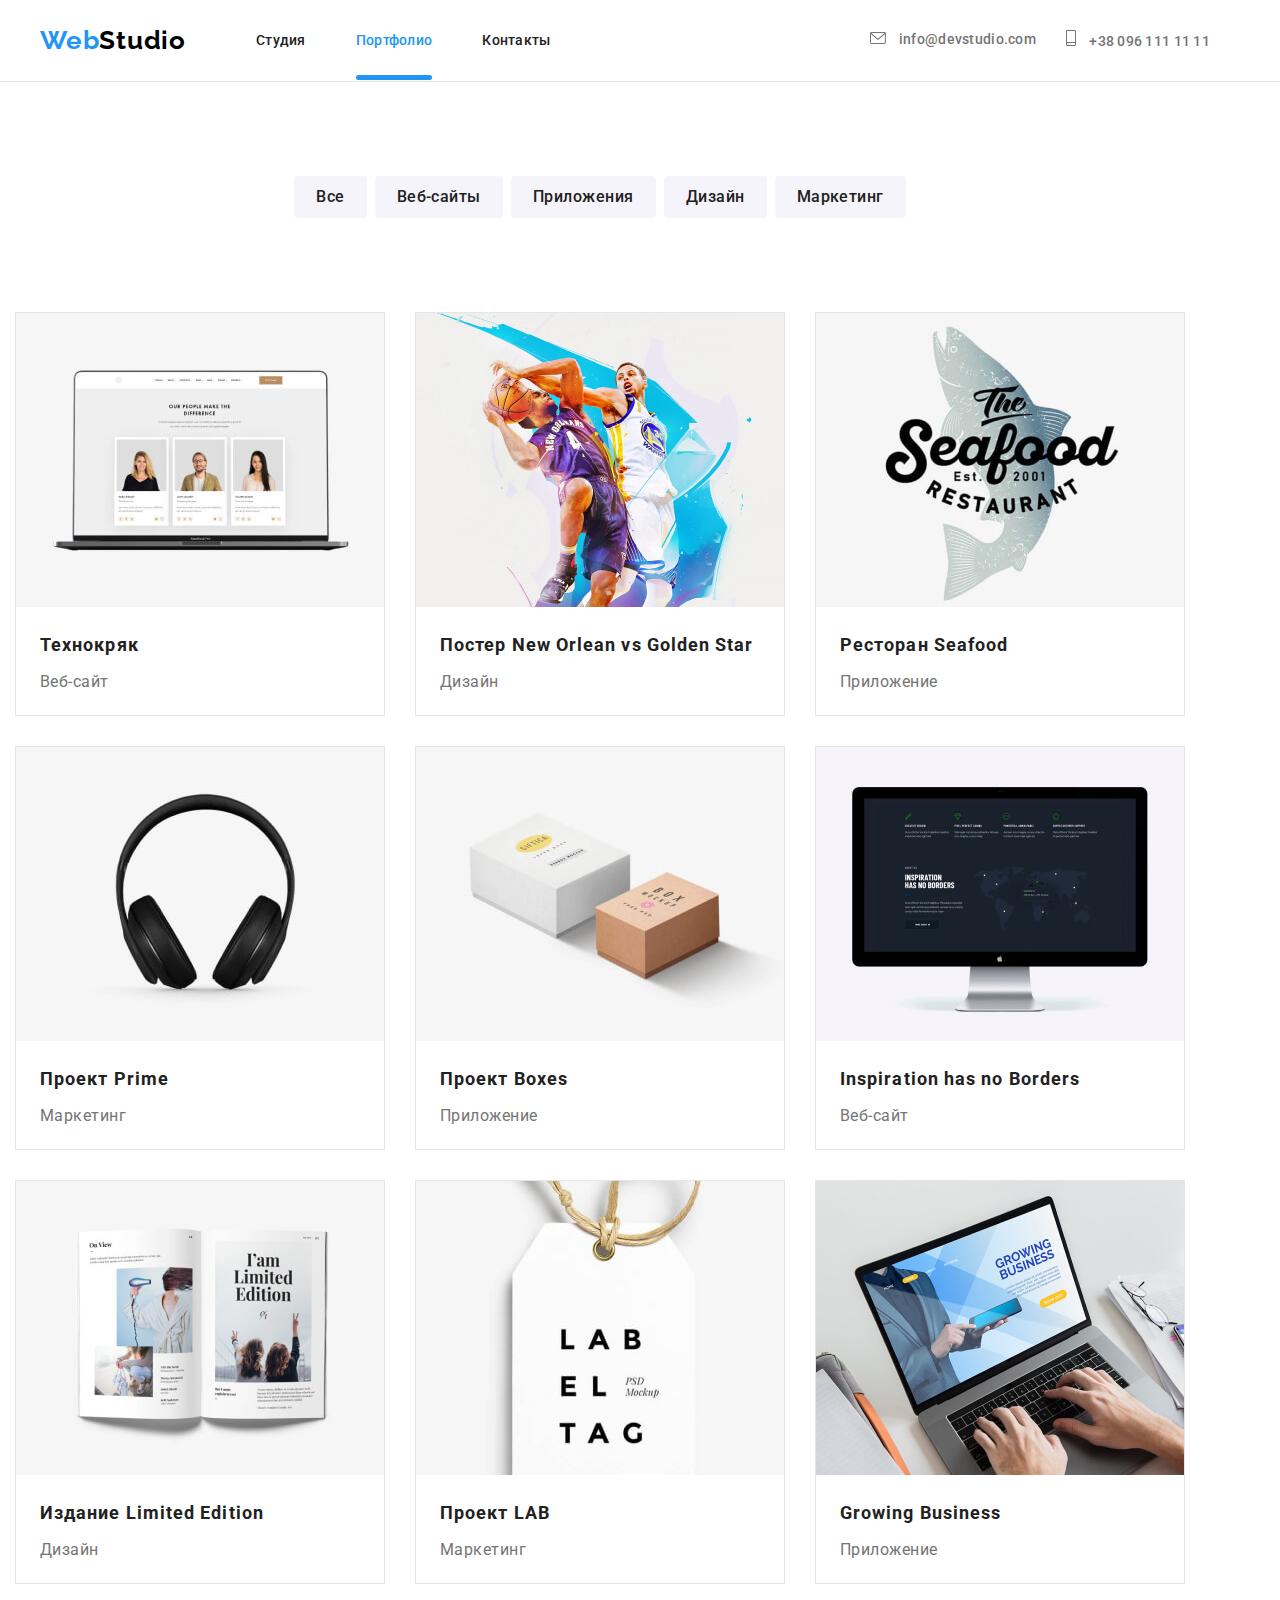
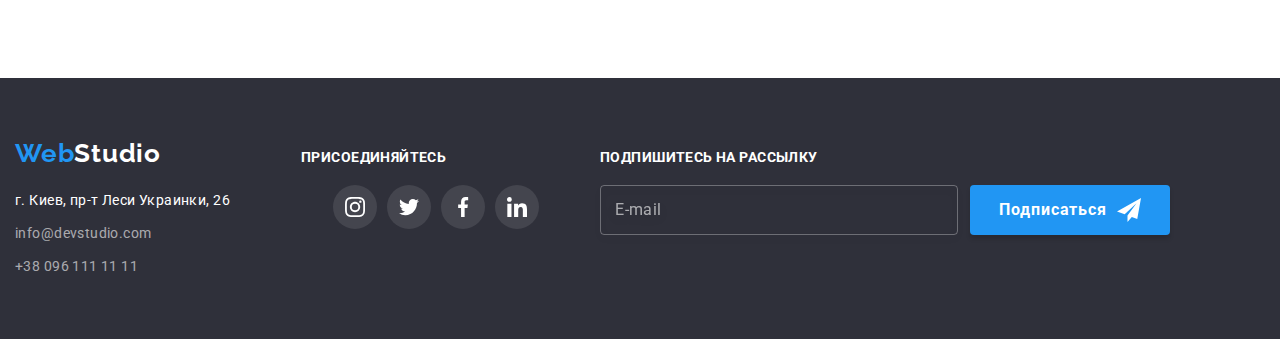
==== portfolio.html @ ddb7d53a "part" ====
<!DOCTYPE html>
<html lang="ru">
  <head>
    <meta charset="UTF-8" />
    <meta name="viewport" content="width=device-width, initial-scale=1.0" />
    <title>WebStudio</title>
    <link rel="stylesheet" href="https://cdnjs.cloudflare.com/ajax/libs/modern-normalize/1.0.0/modern-normalize.css" />
    <link
      href="https://fonts.googleapis.com/css2?family=Raleway:wght@700&family=Roboto:wght@400;500;700;900&display=swap"
      rel="stylesheet"
    />
    <link rel="stylesheet" href="./css/portfolio.min.css" />
  </head>
  <body>
    <!--header-->

    <header class="header">
      <div class="container">
        <nav class="navigation">
          <a class="logo link" href="./index.html" aria-label="логотип WebStudio">
            <span class="logo-web">Web</span>Studio</a
          >

          <ul class="navigation-list list">
            <li class="navigation-list-item">
              <a class="navigation-list-link link" href="./index.html">Студия</a>
            </li>
            <li class="navigation-list-item">
              <a class="navigation-list-link link streampage" href="./portfolio.html">Портфолио</a>
            </li>
            <li class="navigation-list-item">
              <a class="navigation-list-link link" href="">Контакты</a>
            </li>
          </ul>
        </nav>

        <address class="address">
          <ul class="adress-list list">
            <li class="adress-list-item">
              <a class="header-mail-link link" href="mailto:info@devstudio.com">
                <svg class="header-mail-link-svg">
                  <use href="./images/sprite.svg#icon-envelope"></use>
                </svg>
                info@devstudio.com
              </a>
            </li>
            <li class="adress-list-item">
              <a class="header-tel-link link" href="tel:+380961111111">
                <svg class="header-tel-link-svg">
                  <use href="./images/sprite.svg#icon-smartphone"></use>
                </svg>
                +38 096 111 11 11
              </a>
            </li>
          </ul>
        </address>
      </div>
    </header>

    <main>
      <section class="portfolio-main">
        <div class="container">
          <h1 hidden>Навигация проекты</h1>
          <ul class="portfolio-main-button-list list">
            <li class="portfolio-main-button-list-item">
              <button class="portfolio-main-button" type="button">Все</button>
            </li>
            <li class="portfolio-main-button-list-item">
              <button class="portfolio-main-button" type="button">Веб-сайты</button>
            </li>
            <li class="portfolio-main-button-list-item">
              <button class="portfolio-main-button" type="button">Приложения</button>
            </li>
            <li class="portfolio-main-button-list-item">
              <button class="portfolio-main-button" type="button">Дизайн</button>
            </li>
            <li class="portfolio-main-button-list-item">
              <button class="portfolio-main-button" type="button">Маркетинг</button>
            </li>
          </ul>
        </div>
      </section>
      <section class="portfolio-main-projects">
        <div class="container">
          <ul class="portfolio-main-projects-list list">
            <li class="portfolio-main-projects-list-item">
              <a class="portfolio-main-projects-link link" href="">
                <div class="portfolio-wrapper">
                  <img
                    class="portfolio-main-projects-img"
                    src="./images/projects/project 1.jpg"
                    alt="веб-страница технокряк"
                    width="370"
                    height="294"
                  />
                  <div class="overlay">
                    <p class="overlay-text">
                      Технокряк это современная площадка распространения коронавируса. Компании используют эту платформу
                      для цифрового шпионажа и атак на защищённые сервера конкурентов.
                    </p>
                  </div>
                </div>

                <h2 class="portfolio-main-projects-title">Технокряк</h2>
                <p class="portfolio-main-projects-description">Веб-сайт</p>
              </a>
            </li>
            <li class="portfolio-main-projects-list-item">
              <a class="portfolio-main-projects-link link" href="">
                <div class="portfolio-wrapper">
                  <img
                    class="portfolio-main-projects-img"
                    src="./images/projects/project 2.jpg"
                    alt="рисунок противостояния Нового Орлеана и Голден Стар"
                    width="370"
                    height="294"
                  />
                  <div class="overlay">
                    <p class="overlay-text">
                      Технокряк это современная площадка распространения коронавируса. Компании используют эту платформу
                      для цифрового шпионажа и атак на защищённые сервера конкурентов.
                    </p>
                  </div>
                </div>

                <h2 class="portfolio-main-projects-title">Постер New Orlean vs Golden Star</h2>
                <p class="portfolio-main-projects-description">Дизайн</p>
              </a>
            </li>
            <li class="portfolio-main-projects-list-item">
              <a class="portfolio-main-projects-link link" href="">
                <div class="portfolio-wrapper">
                  <img
                    class="portfolio-main-projects-img"
                    src="./images/projects/project 3.jpg"
                    alt="логотип ресторана Seafood"
                    width="370"
                    height="294"
                  />
                  <div class="overlay">
                    <p class="overlay-text">
                      Технокряк это современная площадка распространения коронавируса. Компании используют эту платформу
                      для цифрового шпионажа и атак на защищённые сервера конкурентов.
                    </p>
                  </div>
                </div>

                <h2 class="portfolio-main-projects-title">Ресторан Seafood</h2>
                <p class="portfolio-main-projects-description">Приложение</p>
              </a>
            </li>
            <li class="portfolio-main-projects-list-item">
              <a class="portfolio-main-projects-link link" href="">
                <div class="portfolio-wrapper">
                  <img
                    class="portfolio-main-projects-img"
                    src="./images/projects/project 4.jpg"
                    alt="наушники"
                    width="370"
                    height="294"
                  />
                  <div class="overlay">
                    <p class="overlay-text">
                      Технокряк это современная площадка распространения коронавируса. Компании используют эту платформу
                      для цифрового шпионажа и атак на защищённые сервера конкурентов.
                    </p>
                  </div>
                </div>

                <h2 class="portfolio-main-projects-title">Проект Prime</h2>
                <p class="portfolio-main-projects-description">Маркетинг</p>
              </a>
            </li>
            <li class="portfolio-main-projects-list-item">
              <a class="portfolio-main-projects-link link" href="">
                <div class="portfolio-wrapper">
                  <img
                    class="portfolio-main-projects-img"
                    src="./images/projects/project 5.jpg"
                    alt="коробки"
                    width="370"
                    height="294"
                  />
                  <div class="overlay">
                    <p class="overlay-text">
                      Технокряк это современная площадка распространения коронавируса. Компании используют эту платформу
                      для цифрового шпионажа и атак на защищённые сервера конкурентов.
                    </p>
                  </div>
                </div>

                <h2 class="portfolio-main-projects-title">Проект Boxes</h2>
                <p class="portfolio-main-projects-description">Приложение</p>
              </a>
            </li>
            <li class="portfolio-main-projects-list-item">
              <a class="portfolio-main-projects-link link" href="">
                <div class="portfolio-wrapper">
                  <img
                    class="portfolio-main-projects-img"
                    src="./images/projects/project 6.jpg"
                    alt="веб-страница inspiration has no borders"
                    width="370"
                    height="294"
                  />
                  <div class="overlay">
                    <p class="overlay-text">
                      Технокряк это современная площадка распространения коронавируса. Компании используют эту платформу
                      для цифрового шпионажа и атак на защищённые сервера конкурентов.
                    </p>
                  </div>
                </div>

                <h2 class="portfolio-main-projects-title">Inspiration has no Borders</h2>
                <p class="portfolio-main-projects-description">Веб-сайт</p>
              </a>
            </li>
            <li class="portfolio-main-projects-list-item">
              <a class="portfolio-main-projects-link link" href="">
                <div class="portfolio-wrapper">
                  <img
                    class="portfolio-main-projects-img"
                    src="./images/projects/project 7.jpg"
                    alt="розворот журнала от издания limited edition"
                    width="370"
                    height="294"
                  />
                  <div class="overlay">
                    <p class="overlay-text">
                      Технокряк это современная площадка распространения коронавируса. Компании используют эту платформу
                      для цифрового шпионажа и атак на защищённые сервера конкурентов.
                    </p>
                  </div>
                </div>

                <h2 class="portfolio-main-projects-title">Издание Limited Edition</h2>
                <p class="portfolio-main-projects-description">Дизайн</p>
              </a>
            </li>
            <li class="portfolio-main-projects-list-item">
              <a class="portfolio-main-projects-link link" href="">
                <div class="portfolio-wrapper">
                  <img
                    class="portfolio-main-projects-img"
                    src="./images/projects/project 8.jpg"
                    alt="логотип lab"
                    width="370"
                    height="294"
                  />
                  <div class="overlay">
                    <p class="overlay-text">
                      Технокряк это современная площадка распространения коронавируса. Компании используют эту платформу
                      для цифрового шпионажа и атак на защищённые сервера конкурентов.
                    </p>
                  </div>
                </div>

                <h2 class="portfolio-main-projects-title">Проект LAB</h2>
                <p class="portfolio-main-projects-description">Маркетинг</p>
              </a>
            </li>
            <li class="portfolio-main-projects-list-item">
              <div class="portfolio-wrapper">
                <img
                  class="portfolio-main-projects-img"
                  src="./images/projects/project 9.jpg"
                  alt="веб-страница growing business"
                  width="370"
                  height="294"
                />
                <div class="overlay">
                  <p class="overlay-text">
                    Технокряк это современная площадка распространения коронавируса. Компании используют эту платформу
                    для цифрового шпионажа и атак на защищённые сервера конкурентов.
                  </p>
                </div>
              </div>
              <a class="portfolio-main-projects-link link" href="">
                <h2 class="portfolio-main-projects-title">Growing Business</h2>
                <p class="portfolio-main-projects-description">Приложение</p>
              </a>
            </li>
          </ul>
        </div>
      </section>
    </main>

    <!--contacts-->

    <footer class="footer">
      <div class="container">
        <div class="contacts">
          <a class="logo link" href="./index.html"> <span class="logo-web">Web</span>Studio</a>
          <address class="address">
            <ul class="contacts-list list">
              <li class="contacts-list-item">
                <a class="contacts-list-map link" href="https://goo.gl/maps/ZcoWV4SDJjQbn3tt6" target="_blank">г. Киев, пр-т
                  Леси Украинки, 26</a>
              </li>
              <li class="contacts-list-item">
                <a class="contacts-list-mail link" href="mailto:info@devstudio.com">info@devstudio.com</a>
              </li>
              <li class="contacts-list-item">
                <a class="contacts-list-tel link" href="tel:+380961111111">+38 096 111 11 11</a>
              </li>
            </ul>
          </address>
        </div>
      
        <div class="social-list-container">
          <h4 class="social-list-title">присоединяйтесь</h4>
          <ul class="social-list list">
            <li class="social-list-item">
              <a class="social-list-link" href="">
                <svg class="social-list-svg">
                  <use href="./images/sprite.svg#icon-instagram"></use>
                </svg>
              </a>
            </li>
            <li class="social-list-item">
              <a class="social-list-link" href="">
                <svg class="social-list-svg">
                  <use href="./images/sprite.svg#icon-twitter"></use>
                </svg>
              </a>
            </li>
            <li class="social-list-item">
              <a class="social-list-link" href="">
                <svg class="social-list-svg">
                  <use href="./images/sprite.svg#icon-facebook"></use>
                </svg>
              </a>
            </li>
            <li class="social-list-item">
              <a class="social-list-link" href="">
                <svg class="social-list-svg">
                  <use href="./images/sprite.svg#icon-linkedin"></use>
                </svg>
              </a>
            </li>
          </ul>
        </div>
      
      
        <form class="subscription-box" action="#">
          <p class="box-title">Подпишитесь на рассылку</p>
          <div class="subscription-wrapper">
            <input class="subscription-input" id="mail" name="mail" type="email" placeholder="E-mail" />
            <button class="subscription-btn" type="submit">
              <span class="subscription-btn-text">Подписаться</span>
              <svg class="subscription-icon" width="24" height="24">
                <use href="./images/sprite.svg#icon-icon-send"></use>
              </svg>
            </button>
          </div>
        </form>
      </div>
    </footer>
  </body>
</html>
---- css/portfolio.min.css ----
.visually-hidden{position:absolute !important;clip:rect(1px 1px 1px 1px);clip:rect(1px, 1px, 1px, 1px);padding:0 !important;border:0 !important;height:1px !important;width:1px !important;overflow:hidden}*,*::before,*::after{margin:0;padding:0}body{font-family:"Roboto", sans-serif;font-style:normal}.list{list-style:none}.link{text-decoration:none}.address{font-style:normal}img{display:block}.is-hidden{opacity:0;visibility:hidden;pointer-events:none}.container{padding:0 15px}@media screen and (min-width: 480px){.container{width:480px;margin:0auto}}@media screen and (min-width: 768px){.container{width:768px}.header .container{display:flex;align-items:center}.footer .container{display:flex;align-items:baseline}.about-us .container{display:flex;justify-content:center}}@media screen and (min-width: 1200px){.container{width:1200px}.header .container{display:flex;align-items:center}.footer .container{display:flex;align-items:baseline}}.logo{margin-right:70px;font-family:Raleway;font-style:normal;font-weight:700;font-size:26px;line-height:1.192;letter-spacing:0.03em;color:#000}.logo-web{color:#2196f3}.social-list{display:flex;justify-content:space-around;padding-left:32px;padding-right:32px;padding-bottom:30px}.social-list-link{display:flex;align-items:center;justify-content:center;width:44px;height:44px;background-color:#fff;border-radius:50%;transition:all 250ms cubic-bezier(0.4, 0, 0.2, 1)}.social-list-link:hover{background-color:#2196f3;transition:color 250ms cubic-bezier(0.4, 0, 0.2, 1)}.social-list-svg{width:20px;height:20px;fill:#afb1b8;transition:all 250ms cubic-bezier(0.4, 0, 0.2, 1)}.social-list-link:hover .social-list-svg{fill:#fff}.social-list-container{display:flex;flex-direction:column;margin-left:70px;width:206px;height:80px}.social-list-title{width:145px;height:16px;font-family:Roboto;font-style:normal;font-weight:bold;font-size:14px;line-height:16px;letter-spacing:0.03em;text-transform:uppercase;color:#fff;margin-bottom:20px}.portfolio-main{padding-top:94px;padding-bottom:94px}.portfolio-main-button-list{display:flex;justify-content:center}.portfolio-main-button-list-item:not(:last-child){margin-right:8px}.portfolio-main-button{font-family:Roboto;font-style:normal;font-weight:500;font-size:16px;line-height:1.625;text-align:center;letter-spacing:0.03em;color:#212121;background-color:#f5f4fa;border-radius:4px;border-color:transparent;padding:6px 20px;transition:all 250ms cubic-bezier(0.4, 0, 0.2, 1)}.portfolio-main-button:hover,.portfolio-main-button:focus{color:#f5f4fa;background-color:#2196f3;box-shadow:0px 3px 1px rgba(0,0,0,0.1),0px 1px 2px rgba(0,0,0,0.08),0px 2px 2px rgba(0,0,0,0.12);border-color:transparent}.portfolio-main-projects{padding-bottom:94px}.portfolio-main-projects-title{font-weight:700;font-size:18px;line-height:2;letter-spacing:0.06em;color:#212121;padding-left:24px;padding-top:20px;margin-bottom:4px}.portfolio-main-projects-description{font-weight:400;font-size:16px;line-height:1.875;letter-spacing:0.03em;color:#757575;padding-left:24px;padding-bottom:20px}.portfolio-main-projects-list{display:flex;flex-wrap:wrap}.portfolio-main-projects-list-item{width:370px;height:404px;border:1px solid #e5e5e5;transition:all 250ms cubic-bezier(0.4, 0, 0.2, 1)}.portfolio-main-projects-list-item:hover,.portfolio-main-projects-list-item:focus{background:#fff;box-shadow:0px 1px 3px rgba(0,0,0,0.12),0px 1px 1px rgba(0,0,0,0.14),0px 2px 1px rgba(0,0,0,0.2);border-radius:0px 0px 4px 4px}.portfolio-main-projects-list-item:not(:nth-child(3n+3)){margin-right:30px}.portfolio-main-projects-list-item:not(:nth-last-child(-n+3)){margin-bottom:30px}.portfolio-wrapper{position:relative;overflow:hidden}.overlay{position:absolute;top:0;left:0;width:100%;height:100%;background:rgba(33,150,243,0.9);transform:translateY(100%);transition:all 500ms linear}.portfolio-main-projects-list-item:hover .overlay{transform:translateX(0%)}.overlay-text{padding-top:63px;padding-left:24px;padding-bottom:63px;padding-right:24px;font-family:Roboto;font-style:400;font-weight:400;font-size:18px;line-height:28px;letter-spacing:0.03em;color:#fff}.header{padding:25px;border-bottom:1px solid #e5e5e5}.header .address{margin-left:auto}.header-tel-link,.header-mail-link{font-weight:500;font-size:14px;line-height:1.142;letter-spacing:0.02em;color:#757575;transition:color 250ms cubic-bezier(0.4, 0, 0.2, 1)}.header-mail-link-svg{width:16px;height:12px;margin-right:10px;fill:#757575;transition:color 250ms cubic-bezier(0.4, 0, 0.2, 1)}.header-mail-link:hover .header-mail-link-svg{fill:#2196f3}.header-mail-link:hover,.header-mail-link:focus{color:#2196f3}.header-tel-link-svg{width:10px;height:16px;margin-right:10px;fill:#757575;transition:color 250ms cubic-bezier(0.4, 0, 0.2, 1)}.header-tel-link:hover .header-tel-link-svg{fill:#2196f3}.header-tel-link:hover,.header-tel-link:focus{color:#2196f3}.adress-list{display:flex}.adress-list-item:not(:last-child){margin-right:30px}.navigation{display:flex;align-items:center}.navigation-list{display:flex}.navigation-list-item:not(:last-child){margin-right:50px}.navigation-list-link{position:relative;font-weight:500;font-size:14px;line-height:1.142;letter-spacing:0.02em;color:#212121;transition:color 250ms cubic-bezier(0.4, 0, 0.2, 1)}.navigation-list-link:hover,.navigation-list-link:focus{color:#2196f3}.streampage{color:#2196f3}.streampage::after{position:absolute;bottom:-32px;content:"";display:block;height:5px;width:100%;background-color:#2196f3;border-radius:4px}.footer{padding-top:60px;padding-bottom:60px;background-color:#2f303a}.footer .social-list-svg{fill:#fff}.footer .social-list-link:hover{background-color:#2196f3}.footer .social-list-link{background-color:rgba(255,255,255,0.1)}.footer .social-list-item:not(:last-child){margin-right:10px}.footer .logo{color:#fff}.contacts{background-color:#2f303a}.contacts-list{margin-top:20px}.contacts-list-map{font-weight:400;font-size:14px;line-height:1.714;letter-spacing:0.03em;color:#fff}.contacts-list-mail,.contacts-list-tel{font-weight:400;font-size:14px;line-height:1.714;letter-spacing:0.03em;color:rgba(255,255,255,0.6)}.contacts-list-item:not(:last-child){margin-bottom:9px}.subscription-box{margin-left:93px}.subscription-wrapper{position:relative;display:inline-flex;align-items:center}.subscription-input{width:358px;height:50px;padding-left:14px;color:#fff;background-color:transparent;border:1px solid rgba(255,255,255,0.3);box-sizing:border-box;filter:drop-shadow(0px 4px 4px rgba(0,0,0,0.15));border-radius:4px;outline:none}.subscription-input::placeholder{color:rgba(255,255,255,0.6);font-family:Roboto;font-weight:400;font-size:16px;line-height:1.25;letter-spacing:0.03em}.subscription-btn{display:flex;justify-content:center;align-items:center;min-width:200px;height:50px;margin-left:12px;background-color:#2196f3;box-shadow:0px 4px 4px rgba(0,0,0,0.15);border:none;border-radius:4px;cursor:pointer}.subscription-btn-text{margin-right:10px;color:#fff;font-family:Roboto;font-weight:700;font-size:16px;line-height:1.875;letter-spacing:0.06em}.subscription-btn:hover,.subscription-btn:focus{background-color:#2196f3;outline:none}.subscription-icon{fill:#fff}.box-title{height:16px;font-family:Roboto;font-style:400;font-weight:700;font-size:14px;line-height:16px;letter-spacing:0.03em;color:#fff;text-transform:uppercase;margin-bottom:20px}
/*# sourceMappingURL=portfolio.min.css.map */
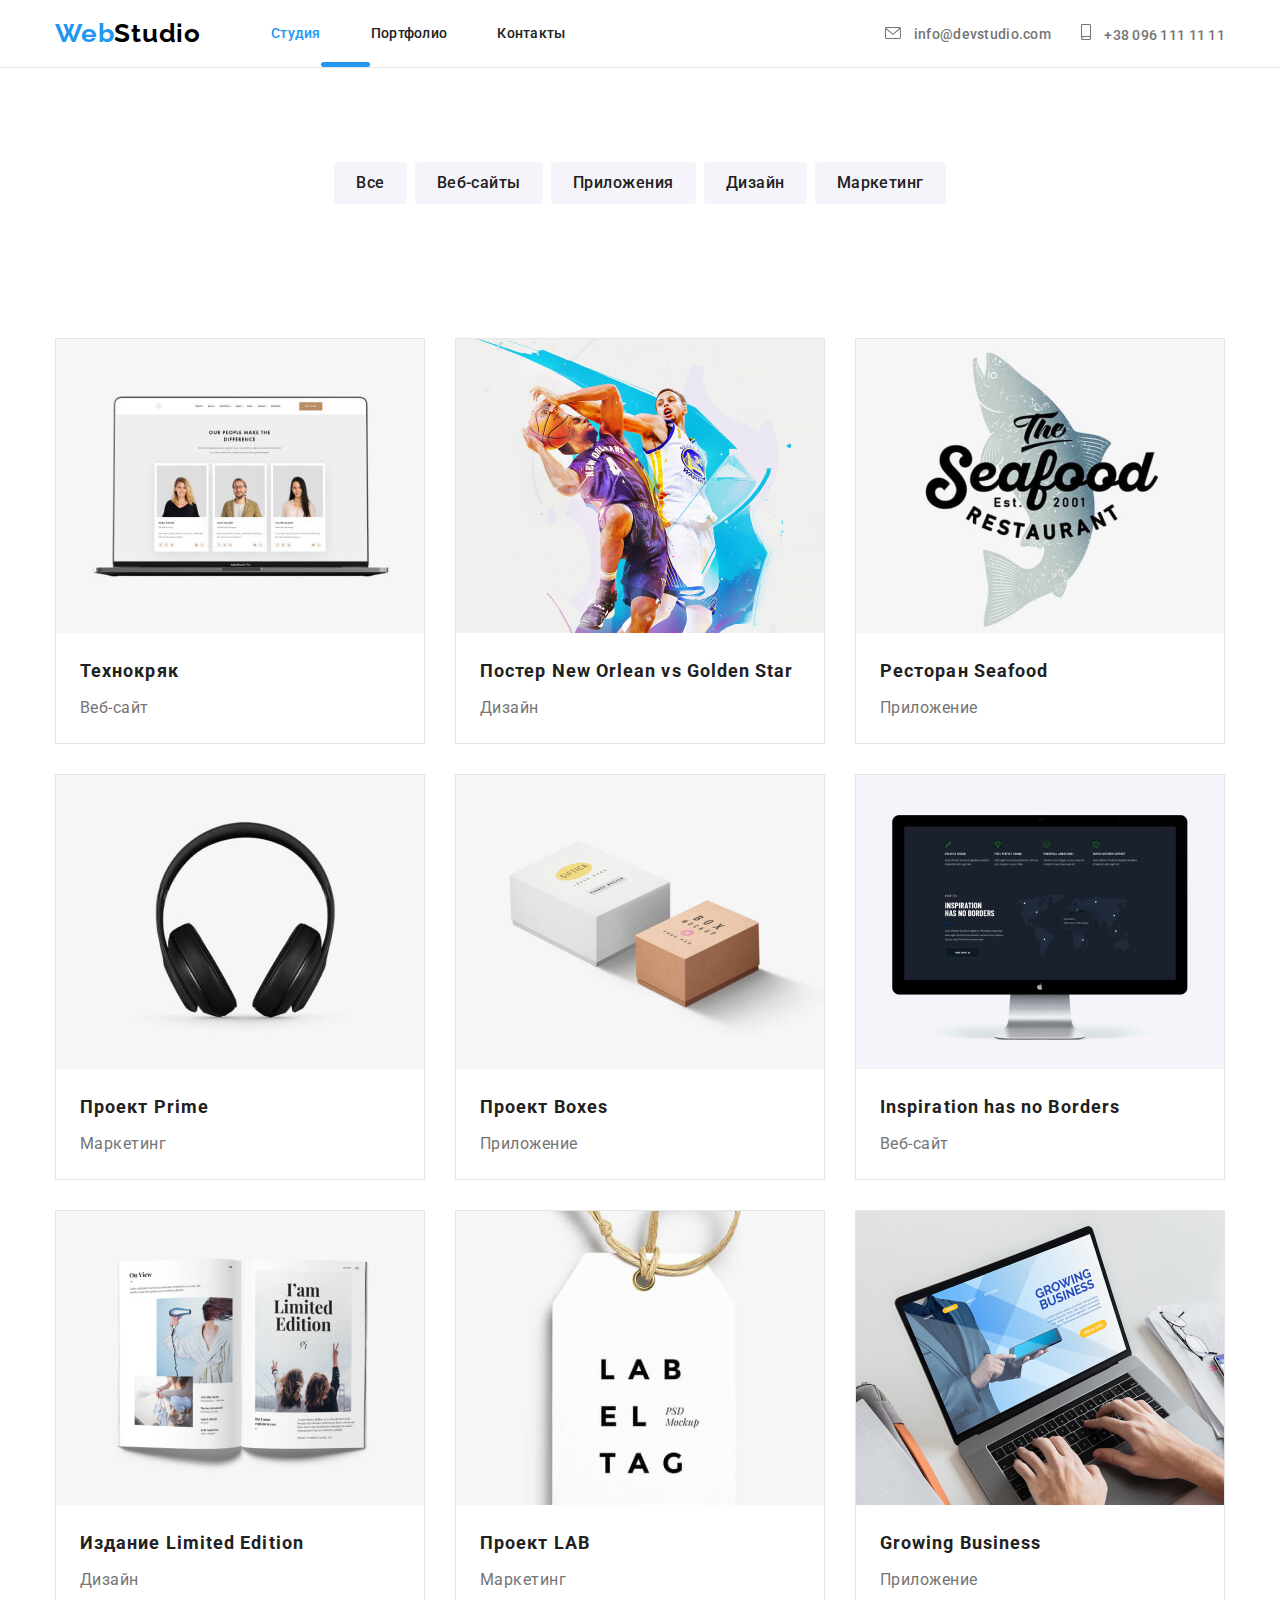
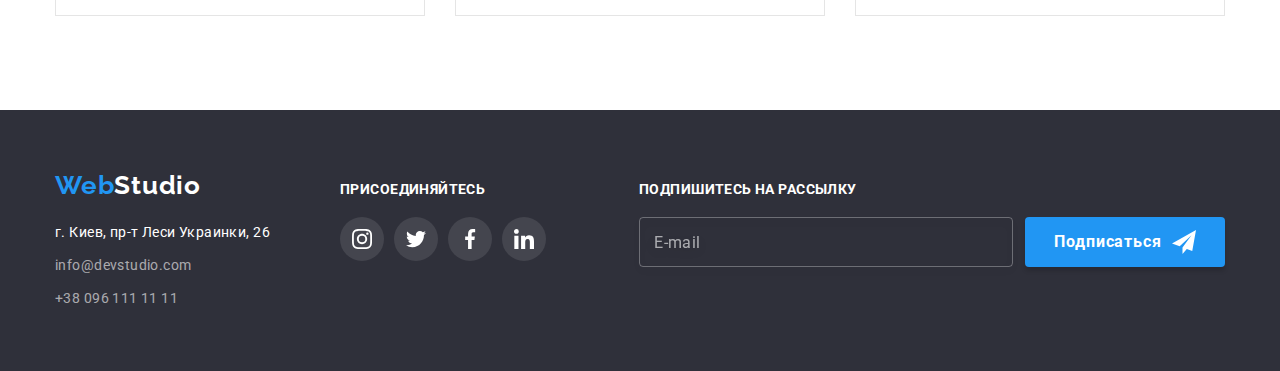
==== commit 5ab4993f: "dsa" ====
--- a/portfolio.html
+++ b/portfolio.html
@@ -18,42 +18,58 @@
       <div class="container">
         <nav class="navigation">
           <a class="logo link" href="./index.html" aria-label="логотип WebStudio">
-            <span class="logo-web">Web</span>Studio</a
-          >
-
-          <ul class="navigation-list list">
-            <li class="navigation-list-item">
-              <a class="navigation-list-link link" href="./index.html">Студия</a>
-            </li>
-            <li class="navigation-list-item">
-              <a class="navigation-list-link link streampage" href="./portfolio.html">Портфолио</a>
-            </li>
-            <li class="navigation-list-item">
-              <a class="navigation-list-link link" href="">Контакты</a>
-            </li>
-          </ul>
+            <span class="logo-web">Web</span>Studio</a>
+    
+          <button type="button" class="navigation-menu-button" aria-expanded="false" aria-controls="navigation-menu"
+            data-menu-button>
+            <svg width="24" height="16" aria-label="переключатель меню">
+              <use class="navigation-icon-menu" href="./images/sprite.svg#icon-menu"></use>
+              <use class="navigation-icon-cross" href="./images/sprite.svg#icon-Vector"></use>
+            </svg>
+          </button>
+          <div class="navigation-menu" id="navigation-menu" data-menu>
+    
+    
+            <div class="navigation-box1">
+    
+    
+              <ul class="navigation-list list">
+                <li class="navigation-list-item">
+                  <a class="navigation-list-link link streampage" href="./index.html">Студия</a>
+                </li>
+                <li class="navigation-list-item">
+                  <a class="navigation-list-link link" href="./portfolio.html">Портфолио</a>
+                </li>
+                <li class="navigation-list-item">
+                  <a class="navigation-list-link link" href="">Контакты</a>
+                </li>
+              </ul>
+            </div>
+    
+            <div class="navigation-box2">
+              <address class="address">
+                <ul class="adress-list list">
+                  <li class="adress-list-item">
+                    <a class="header-mail-link link" href="mailto:info@devstudio.com">
+                      <svg class="header-mail-link-svg">
+                        <use href="./images/sprite.svg#icon-envelope"></use>
+                      </svg>
+                      info@devstudio.com
+                    </a>
+                  </li>
+                  <li class="adress-list-item">
+                    <a class="header-tel-link link" href="tel:+380961111111">
+                      <svg class="header-tel-link-svg">
+                        <use href="./images/sprite.svg#icon-smartphone"></use>
+                      </svg>
+                      +38 096 111 11 11
+                    </a>
+                  </li>
+                </ul>
+              </address>
+            </div>
+          </div>
         </nav>
-
-        <address class="address">
-          <ul class="adress-list list">
-            <li class="adress-list-item">
-              <a class="header-mail-link link" href="mailto:info@devstudio.com">
-                <svg class="header-mail-link-svg">
-                  <use href="./images/sprite.svg#icon-envelope"></use>
-                </svg>
-                info@devstudio.com
-              </a>
-            </li>
-            <li class="adress-list-item">
-              <a class="header-tel-link link" href="tel:+380961111111">
-                <svg class="header-tel-link-svg">
-                  <use href="./images/sprite.svg#icon-smartphone"></use>
-                </svg>
-                +38 096 111 11 11
-              </a>
-            </li>
-          </ul>
-        </address>
       </div>
     </header>
 
@@ -356,6 +372,7 @@
         </form>
       </div>
     </footer>
+    <script src="./js/menu.js"></script>
   </body>
 </html>
 
--- a/css/portfolio.min.css
+++ b/css/portfolio.min.css
@@ -1,2 +1,2 @@
-.visually-hidden{position:absolute !important;clip:rect(1px 1px 1px 1px);clip:rect(1px, 1px, 1px, 1px);padding:0 !important;border:0 !important;height:1px !important;width:1px !important;overflow:hidden}*,*::before,*::after{margin:0;padding:0}body{font-family:"Roboto", sans-serif;font-style:normal}.list{list-style:none}.link{text-decoration:none}.address{font-style:normal}img{display:block}.is-hidden{opacity:0;visibility:hidden;pointer-events:none}.container{padding:0 15px}@media screen and (min-width: 480px){.container{width:480px;margin:0auto}}@media screen and (min-width: 768px){.container{width:768px}.header .container{display:flex;align-items:center}.footer .container{display:flex;align-items:baseline}.about-us .container{display:flex;justify-content:center}}@media screen and (min-width: 1200px){.container{width:1200px}.header .container{display:flex;align-items:center}.footer .container{display:flex;align-items:baseline}}.logo{margin-right:70px;font-family:Raleway;font-style:normal;font-weight:700;font-size:26px;line-height:1.192;letter-spacing:0.03em;color:#000}.logo-web{color:#2196f3}.social-list{display:flex;justify-content:space-around;padding-left:32px;padding-right:32px;padding-bottom:30px}.social-list-link{display:flex;align-items:center;justify-content:center;width:44px;height:44px;background-color:#fff;border-radius:50%;transition:all 250ms cubic-bezier(0.4, 0, 0.2, 1)}.social-list-link:hover{background-color:#2196f3;transition:color 250ms cubic-bezier(0.4, 0, 0.2, 1)}.social-list-svg{width:20px;height:20px;fill:#afb1b8;transition:all 250ms cubic-bezier(0.4, 0, 0.2, 1)}.social-list-link:hover .social-list-svg{fill:#fff}.social-list-container{display:flex;flex-direction:column;margin-left:70px;width:206px;height:80px}.social-list-title{width:145px;height:16px;font-family:Roboto;font-style:normal;font-weight:bold;font-size:14px;line-height:16px;letter-spacing:0.03em;text-transform:uppercase;color:#fff;margin-bottom:20px}.portfolio-main{padding-top:94px;padding-bottom:94px}.portfolio-main-button-list{display:flex;justify-content:center}.portfolio-main-button-list-item:not(:last-child){margin-right:8px}.portfolio-main-button{font-family:Roboto;font-style:normal;font-weight:500;font-size:16px;line-height:1.625;text-align:center;letter-spacing:0.03em;color:#212121;background-color:#f5f4fa;border-radius:4px;border-color:transparent;padding:6px 20px;transition:all 250ms cubic-bezier(0.4, 0, 0.2, 1)}.portfolio-main-button:hover,.portfolio-main-button:focus{color:#f5f4fa;background-color:#2196f3;box-shadow:0px 3px 1px rgba(0,0,0,0.1),0px 1px 2px rgba(0,0,0,0.08),0px 2px 2px rgba(0,0,0,0.12);border-color:transparent}.portfolio-main-projects{padding-bottom:94px}.portfolio-main-projects-title{font-weight:700;font-size:18px;line-height:2;letter-spacing:0.06em;color:#212121;padding-left:24px;padding-top:20px;margin-bottom:4px}.portfolio-main-projects-description{font-weight:400;font-size:16px;line-height:1.875;letter-spacing:0.03em;color:#757575;padding-left:24px;padding-bottom:20px}.portfolio-main-projects-list{display:flex;flex-wrap:wrap}.portfolio-main-projects-list-item{width:370px;height:404px;border:1px solid #e5e5e5;transition:all 250ms cubic-bezier(0.4, 0, 0.2, 1)}.portfolio-main-projects-list-item:hover,.portfolio-main-projects-list-item:focus{background:#fff;box-shadow:0px 1px 3px rgba(0,0,0,0.12),0px 1px 1px rgba(0,0,0,0.14),0px 2px 1px rgba(0,0,0,0.2);border-radius:0px 0px 4px 4px}.portfolio-main-projects-list-item:not(:nth-child(3n+3)){margin-right:30px}.portfolio-main-projects-list-item:not(:nth-last-child(-n+3)){margin-bottom:30px}.portfolio-wrapper{position:relative;overflow:hidden}.overlay{position:absolute;top:0;left:0;width:100%;height:100%;background:rgba(33,150,243,0.9);transform:translateY(100%);transition:all 500ms linear}.portfolio-main-projects-list-item:hover .overlay{transform:translateX(0%)}.overlay-text{padding-top:63px;padding-left:24px;padding-bottom:63px;padding-right:24px;font-family:Roboto;font-style:400;font-weight:400;font-size:18px;line-height:28px;letter-spacing:0.03em;color:#fff}.header{padding:25px;border-bottom:1px solid #e5e5e5}.header .address{margin-left:auto}.header-tel-link,.header-mail-link{font-weight:500;font-size:14px;line-height:1.142;letter-spacing:0.02em;color:#757575;transition:color 250ms cubic-bezier(0.4, 0, 0.2, 1)}.header-mail-link-svg{width:16px;height:12px;margin-right:10px;fill:#757575;transition:color 250ms cubic-bezier(0.4, 0, 0.2, 1)}.header-mail-link:hover .header-mail-link-svg{fill:#2196f3}.header-mail-link:hover,.header-mail-link:focus{color:#2196f3}.header-tel-link-svg{width:10px;height:16px;margin-right:10px;fill:#757575;transition:color 250ms cubic-bezier(0.4, 0, 0.2, 1)}.header-tel-link:hover .header-tel-link-svg{fill:#2196f3}.header-tel-link:hover,.header-tel-link:focus{color:#2196f3}.adress-list{display:flex}.adress-list-item:not(:last-child){margin-right:30px}.navigation{display:flex;align-items:center}.navigation-list{display:flex}.navigation-list-item:not(:last-child){margin-right:50px}.navigation-list-link{position:relative;font-weight:500;font-size:14px;line-height:1.142;letter-spacing:0.02em;color:#212121;transition:color 250ms cubic-bezier(0.4, 0, 0.2, 1)}.navigation-list-link:hover,.navigation-list-link:focus{color:#2196f3}.streampage{color:#2196f3}.streampage::after{position:absolute;bottom:-32px;content:"";display:block;height:5px;width:100%;background-color:#2196f3;border-radius:4px}.footer{padding-top:60px;padding-bottom:60px;background-color:#2f303a}.footer .social-list-svg{fill:#fff}.footer .social-list-link:hover{background-color:#2196f3}.footer .social-list-link{background-color:rgba(255,255,255,0.1)}.footer .social-list-item:not(:last-child){margin-right:10px}.footer .logo{color:#fff}.contacts{background-color:#2f303a}.contacts-list{margin-top:20px}.contacts-list-map{font-weight:400;font-size:14px;line-height:1.714;letter-spacing:0.03em;color:#fff}.contacts-list-mail,.contacts-list-tel{font-weight:400;font-size:14px;line-height:1.714;letter-spacing:0.03em;color:rgba(255,255,255,0.6)}.contacts-list-item:not(:last-child){margin-bottom:9px}.subscription-box{margin-left:93px}.subscription-wrapper{position:relative;display:inline-flex;align-items:center}.subscription-input{width:358px;height:50px;padding-left:14px;color:#fff;background-color:transparent;border:1px solid rgba(255,255,255,0.3);box-sizing:border-box;filter:drop-shadow(0px 4px 4px rgba(0,0,0,0.15));border-radius:4px;outline:none}.subscription-input::placeholder{color:rgba(255,255,255,0.6);font-family:Roboto;font-weight:400;font-size:16px;line-height:1.25;letter-spacing:0.03em}.subscription-btn{display:flex;justify-content:center;align-items:center;min-width:200px;height:50px;margin-left:12px;background-color:#2196f3;box-shadow:0px 4px 4px rgba(0,0,0,0.15);border:none;border-radius:4px;cursor:pointer}.subscription-btn-text{margin-right:10px;color:#fff;font-family:Roboto;font-weight:700;font-size:16px;line-height:1.875;letter-spacing:0.06em}.subscription-btn:hover,.subscription-btn:focus{background-color:#2196f3;outline:none}.subscription-icon{fill:#fff}.box-title{height:16px;font-family:Roboto;font-style:400;font-weight:700;font-size:14px;line-height:16px;letter-spacing:0.03em;color:#fff;text-transform:uppercase;margin-bottom:20px}
+.visually-hidden{position:absolute !important;clip:rect(1px 1px 1px 1px);clip:rect(1px, 1px, 1px, 1px);padding:0 !important;border:0 !important;height:1px !important;width:1px !important;overflow:hidden}*,*::before,*::after{margin:0;padding:0}body{font-family:"Roboto", sans-serif;font-style:normal}.list{list-style:none}.link{text-decoration:none}.address{font-style:normal}img{display:block}.is-hidden{opacity:0;visibility:hidden;pointer-events:none}.container{padding:0 15px}@media screen and (min-width: 480px){.container{width:480px;margin:0 auto}}@media screen and (min-width: 768px){.container{width:768px}.header .container{display:flex;align-items:center}.footer .container{display:flex;flex-wrap:wrap;justify-content:center;align-items:baseline}}@media screen and (min-width: 1200px){.container{width:1200px}.header .container{display:flex;align-items:center}.footer .container{display:flex;align-items:baseline;justify-content:flex-start}}.logo{margin-right:70px;font-family:Raleway;font-style:normal;font-weight:700;font-size:26px;line-height:1.192;letter-spacing:0.03em;color:#000}.logo-web{color:#2196f3}.social-list{display:flex;justify-content:center}.social-list-link{display:flex;align-items:center;justify-content:center;width:44px;height:44px;background-color:#fff;border-radius:50%;transition:all 250ms cubic-bezier(0.4, 0, 0.2, 1)}.social-list-link:hover{background-color:#2196f3;transition:color 250ms cubic-bezier(0.4, 0, 0.2, 1)}.social-list-svg{width:20px;height:20px;fill:#afb1b8;transition:all 250ms cubic-bezier(0.4, 0, 0.2, 1)}.social-list-link:hover .social-list-svg{fill:#fff}.social-list-container{display:flex;flex-direction:column}.social-list-title{font-family:Roboto;font-style:normal;font-weight:bold;font-size:14px;line-height:16px;letter-spacing:0.03em;text-transform:uppercase;color:#fff;margin-bottom:20px}@media screen and (max-width: 1199px){.social-list-title{text-align:center}}@media screen and (min-width: 320px) and (max-width: 767px){.social-list{padding-bottom:24px}}@media screen and (min-width: 768px) and (max-width: 1199px){.social-list{padding-bottom:24px}}@media screen and (min-width: 1200px){.social-list{padding-bottom:30px}}.portfolio-main{padding-top:94px;padding-bottom:94px}.portfolio-main-button-list{display:flex;flex-wrap:wrap;margin-bottom:25px}@media screen and (min-width: 768px){.portfolio-main-button-list{justify-content:center}}.portfolio-main-button-list-item{margin-bottom:15px}.portfolio-main-button-list-item:not(:last-child){margin-right:8px}.portfolio-main-button{font-family:Roboto;font-style:normal;font-weight:500;font-size:16px;line-height:1.625;text-align:center;letter-spacing:0.03em;color:#212121;background-color:#f5f4fa;border-radius:4px;border-color:transparent;padding:6px 20px;transition:all 250ms cubic-bezier(0.4, 0, 0.2, 1)}.portfolio-main-button:hover,.portfolio-main-button:focus{color:#f5f4fa;background-color:#2196f3;box-shadow:0px 3px 1px rgba(0,0,0,0.1),0px 1px 2px rgba(0,0,0,0.08),0px 2px 2px rgba(0,0,0,0.12);border-color:transparent}.portfolio-main-projects{padding-bottom:94px}.portfolio-main-projects-title{font-weight:700;font-size:18px;line-height:2;letter-spacing:0.06em;color:#212121;padding-left:24px;padding-top:20px;margin-bottom:4px}.portfolio-main-projects-description{font-weight:400;font-size:16px;line-height:1.875;letter-spacing:0.03em;color:#757575;padding-left:24px;padding-bottom:20px}.portfolio-main-projects-list{display:flex;flex-wrap:wrap;margin:-15px}.portfolio-main-projects-list-item{margin:15px;border:1px solid #e5e5e5;transition:all 250ms cubic-bezier(0.4, 0, 0.2, 1)}@media screen and (max-width: 767px){.portfolio-main-projects-list-item{width:100%}}@media screen and (min-width: 768px) and (max-width: 1199px){.portfolio-main-projects-list-item{width:calc((100% - 60px) / 2)}}@media screen and (min-width: 1200px){.portfolio-main-projects-list-item{width:calc((100% - 90px) / 3)}}.portfolio-main-projects-list-item:hover,.portfolio-main-projects-list-item:focus{background:#fff;box-shadow:0px 1px 3px rgba(0,0,0,0.12),0px 1px 1px rgba(0,0,0,0.14),0px 2px 1px rgba(0,0,0,0.2);border-radius:0px 0px 4px 4px}.portfolio-wrapper{position:relative;overflow:hidden}.overlay{position:absolute;top:0;left:0;width:100%;height:100%;background:rgba(33,150,243,0.9);transform:translateY(100%);transition:all 500ms linear}.portfolio-main-projects-list-item:hover .overlay{transform:translateX(0%)}.overlay-text{padding-top:63px;padding-left:24px;padding-bottom:63px;padding-right:24px;font-family:Roboto;font-style:400;font-weight:400;font-size:18px;line-height:28px;letter-spacing:0.03em;color:#fff}.header{position:relative;border-bottom:1px solid #e5e5e5}.header-tel-link,.header-mail-link{font-weight:500;font-size:14px;line-height:1.142;letter-spacing:0.02em;color:#757575;transition:color 250ms cubic-bezier(0.4, 0, 0.2, 1)}.header-mail-link-svg{width:16px;height:12px;margin-right:10px;fill:#757575;transition:color 250ms cubic-bezier(0.4, 0, 0.2, 1)}.header-mail-link:hover .header-mail-link-svg{fill:#2196f3}.header-mail-link:hover,.header-mail-link:focus{color:#2196f3}.header-tel-link-svg{width:10px;height:16px;margin-right:10px;fill:#757575;transition:color 250ms cubic-bezier(0.4, 0, 0.2, 1)}.header-tel-link:hover .header-tel-link-svg{fill:#2196f3}.header-tel-link:hover,.header-tel-link:focus{color:#2196f3}.navigation{display:flex;align-items:center;width:100%}.navigation-list-link{position:relative;font-weight:500;font-size:14px;line-height:1.142;letter-spacing:0.02em;color:#212121;transition:color 250ms cubic-bezier(0.4, 0, 0.2, 1)}.navigation-list-link:hover,.navigation-list-link:focus{color:#2196f3}.navigation-menu-button{width:40px;height:40px;background-color:transparent;outline:none;border:none}.navigation-menu.is-open{display:block}.navigation-icon-cross{display:none}.navigation-menu-button.is-open .navigation-icon-cross{display:block}.navigation-menu-button.is-open .navigation-icon-menu{display:none}.streampage{color:#2196f3}.streampage::after{position:absolute;bottom:-26px;content:"";display:inline-block;height:5px;width:100%;background-color:#2196f3;border-radius:4px}@media screen and (min-width: 768px) and (max-width: 1199px){.streampage::after{bottom:-22px}}@media screen and (min-width: 768px){.navigation-menu{display:flex;align-items:center;justify-content:space-between;flex-grow:1}.navigation-menu{display:flex;align-items:center}.navigation-menu-button{display:none}.navigation-list{display:flex}.navigation-list-item:not(:last-child){margin-right:50px}.navigation-list-item{padding-top:21px;padding-bottom:21px}}@media screen and (min-width: 1200px){.navigation-menu{display:flex;align-items:center;justify-content:space-between;flex-grow:1}.adress-list{display:flex;align-items:center}.adress-list-item:not(:last-child){margin-right:30px}.navigation-menu-button{display:none}.navigation-list-item{padding-top:24px;padding-bottom:25px}}@media screen and (max-width: 767px){.header{padding-top:16px;padding-bottom:16px}.adress-list-item:not(:last-child){margin-bottom:16px}.navigation{display:flex;justify-content:space-between}.navigation-menu{position:absolute;left:0;top:calc(100% + 1px);width:100%;display:none;align-items:center;flex-direction:column;padding:60px 0;background:#ffffff;text-align:center;box-shadow:0px 4px 8px rgba(0,0,0,0.04),0px 2px 4px rgba(0,0,0,0.08),0px 1px 3px rgba(0,0,0,0.16);z-index:999}.navigation-list{margin-bottom:60px}.navigation-list-item:not(:last-child){margin-bottom:40px}.streampage{color:#2196f3}.streampage::after{content:"";display:inline-block;position:absolute;left:0;bottom:-8px;width:100%;height:4px;border-radius:2px;background-color:#2196f3}}.footer{padding-top:60px;padding-bottom:60px;background-color:#2f303a}@media screen and (max-width: 1199px){.footer{text-align:center}}.footer .social-list-svg{fill:#fff}.footer .social-list-link:hover{background-color:#2196f3}.footer .social-list-link{background-color:rgba(255,255,255,0.1)}.footer .social-list-item:not(:last-child){margin-right:10px}.footer .logo{color:#fff;margin-right:0}@media screen and (max-width: 1199px){.footer .social-list-container{margin-bottom:60px}}@media screen and (min-width: 1200px){.footer .social-list-container{margin-right:93px}}.contacts{background-color:#2f303a}@media screen and (max-width: 1199px){.contacts{margin-bottom:60px}}@media screen and (min-width: 768px) and (max-width: 1199px){.contacts{margin-right:165px}}@media screen and (min-width: 1200px){.contacts{margin-right:70px}}.contacts-list{margin-top:20px}.contacts-list-map{font-weight:400;font-size:14px;line-height:1.714;letter-spacing:0.03em;color:#fff}.contacts-list-mail,.contacts-list-tel{font-weight:400;font-size:14px;line-height:1.714;letter-spacing:0.03em;color:rgba(255,255,255,0.6)}.contacts-list-item:not(:last-child){margin-bottom:9px}@media screen and (max-width: 1199px){.subscription-box{text-align:center}}@media screen and (min-width: 1200px){.subscription-box{flex-grow:1}}.subscription-wrapper{position:relative}@media screen and (max-width: 1199px){.subscription-wrapper{display:flex;flex-direction:column;align-items:center}}@media screen and (min-width: 1200px){.subscription-wrapper{display:flex;width:100%}}.subscription-input{height:50px;padding-left:14px;color:#fff;background-color:transparent;border:1px solid rgba(255,255,255,0.3);box-sizing:border-box;filter:drop-shadow(0px 4px 4px rgba(0,0,0,0.15));border-radius:4px;outline:none}@media screen and (max-width: 767px){.subscription-input{width:100%}}@media screen and (min-width: 768px) and (max-width: 1199px){.subscription-input{width:450px}}@media screen and (min-width: 1200px){.subscription-input{width:100%;flex-grow:1}}@media screen and (max-width: 1199px){.subscription-input{margin-bottom:20px}}.subscription-input::placeholder{color:rgba(255,255,255,0.6);font-family:Roboto;font-weight:400;font-size:16px;line-height:1.25;letter-spacing:0.03em}.subscription-btn{display:flex;justify-content:center;align-items:center;min-width:200px;height:50px;background-color:#2196f3;box-shadow:0px 4px 4px rgba(0,0,0,0.15);border:none;border-radius:4px;cursor:pointer}@media screen and (min-width: 1200px){.subscription-btn{margin-left:12px}}.subscription-btn-text{margin-right:10px;color:#fff;font-family:Roboto;font-weight:700;font-size:16px;line-height:1.875;letter-spacing:0.06em}.subscription-btn:hover,.subscription-btn:focus{background-color:#2196f3;outline:none}.subscription-icon{fill:#fff}.box-title{height:16px;font-family:Roboto;font-style:400;font-weight:700;font-size:14px;line-height:16px;letter-spacing:0.03em;color:#fff;text-transform:uppercase;margin-bottom:20px}
 /*# sourceMappingURL=portfolio.min.css.map */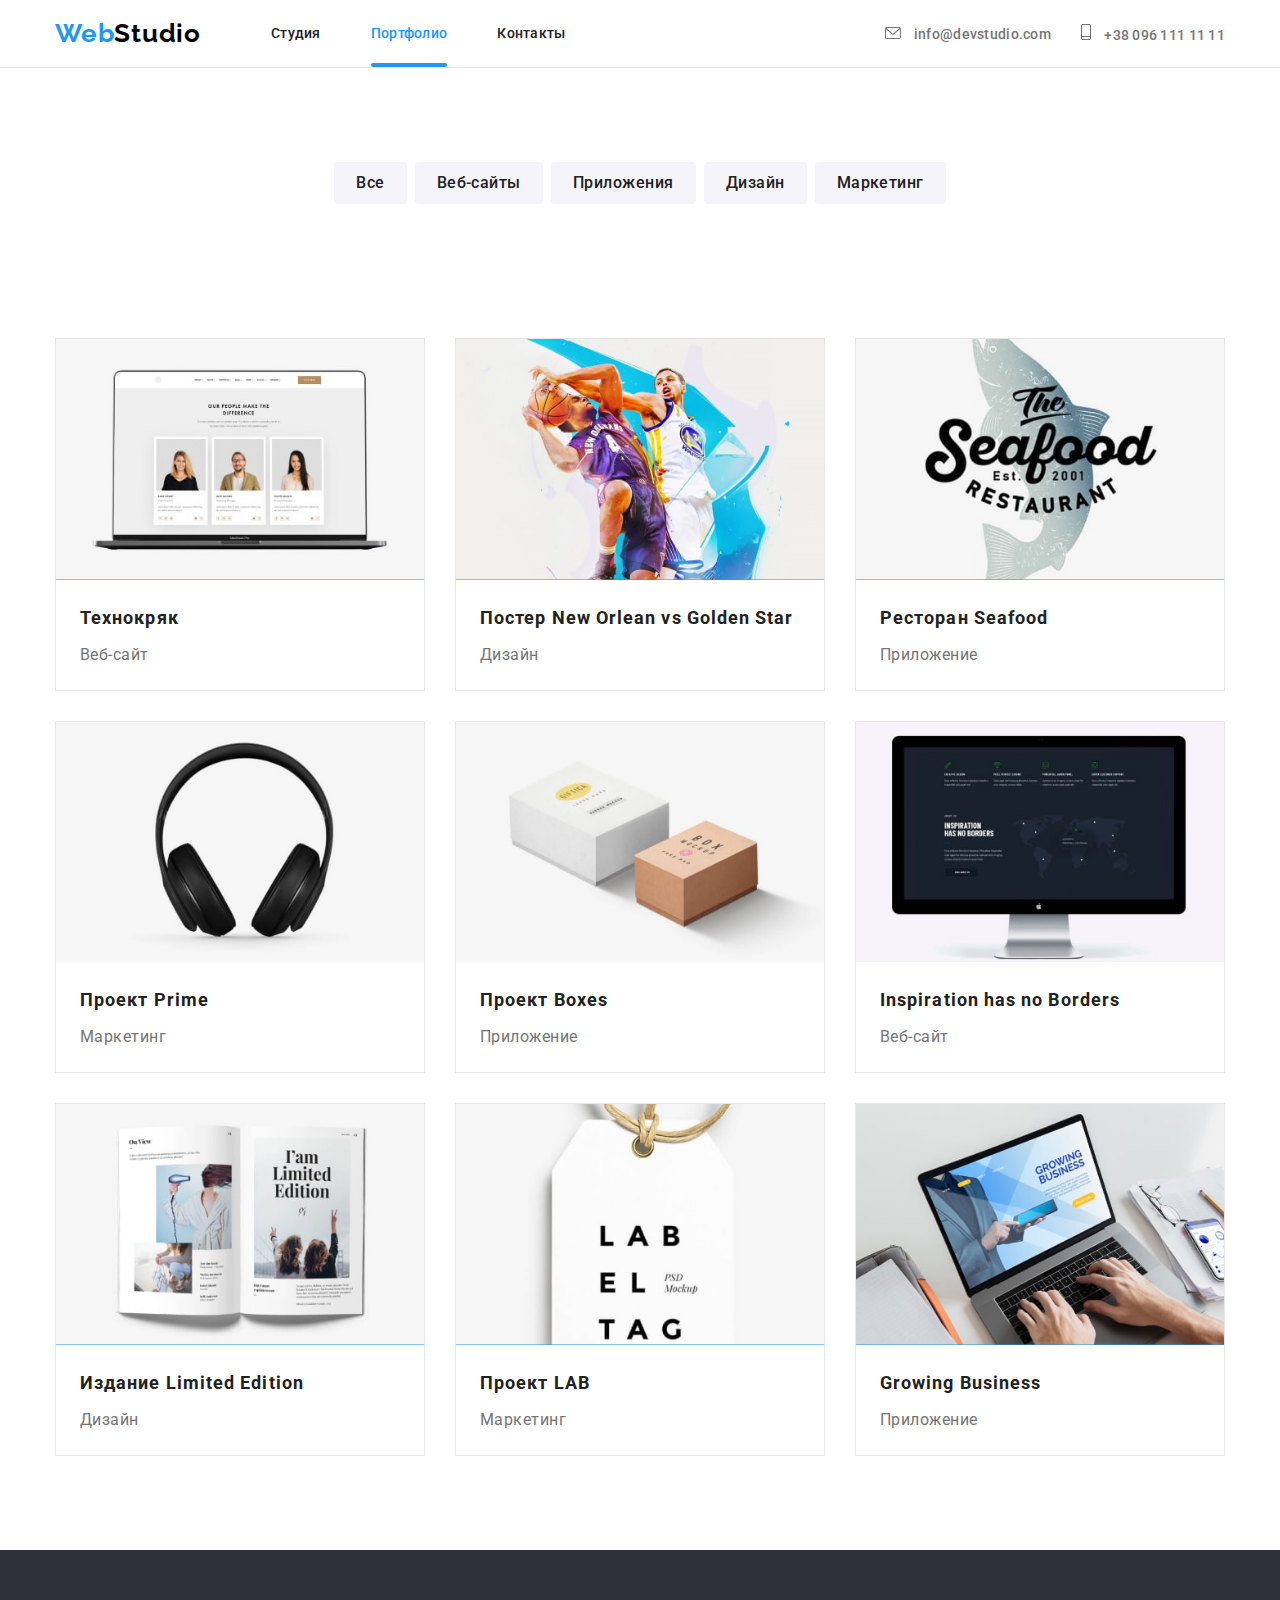
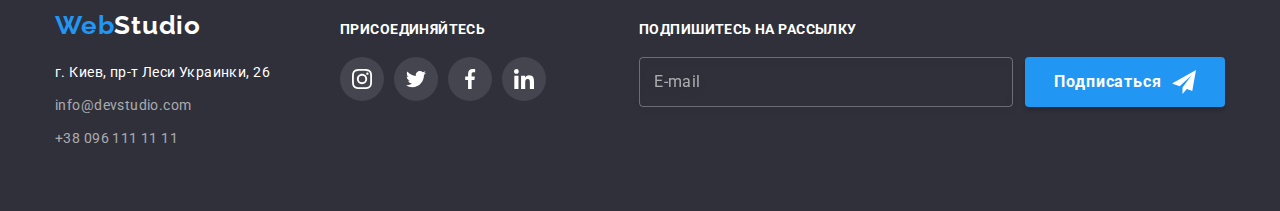
==== commit 12cb346f: "end" ====
--- a/portfolio.html
+++ b/portfolio.html
@@ -35,10 +35,10 @@
     
               <ul class="navigation-list list">
                 <li class="navigation-list-item">
-                  <a class="navigation-list-link link streampage" href="./index.html">Студия</a>
+                  <a class="navigation-list-link link " href="./index.html">Студия</a>
                 </li>
                 <li class="navigation-list-item">
-                  <a class="navigation-list-link link" href="./portfolio.html">Портфолио</a>
+                  <a class="navigation-list-link link streampage" href="./portfolio.html">Портфолио</a>
                 </li>
                 <li class="navigation-list-item">
                   <a class="navigation-list-link link" href="">Контакты</a>
@@ -102,13 +102,20 @@
             <li class="portfolio-main-projects-list-item">
               <a class="portfolio-main-projects-link link" href="">
                 <div class="portfolio-wrapper">
-                  <img
-                    class="portfolio-main-projects-img"
-                    src="./images/projects/project 1.jpg"
-                    alt="веб-страница технокряк"
-                    width="370"
-                    height="294"
-                  />
+                  <picture>
+                    <source srcset="./images/projects/project-1-mobile.jpg 1x, ./images/projects/project-1-mobile@2x.jpg 2x"
+                      media="(min-width: 320px)">
+                  
+                    <source srcset="./images/projects/project-1-tablet.jpg 1x, ./images/projects/project-1-tablet@2x.jpg 2x"
+                      media="(min-width: 768px)">
+                  
+                    <source srcset="./images/projects/project-1-desktop.jpg 1x, ./images/projects/project-1-desktop@2x.jpg 2x"
+                      media="(min-width: 1200px)">
+                  
+                    <img class="portfolio-main-projects-img" src="./images/projects/project-1-mobile.jpg" alt="веб-страница технокряк" />
+                   
+                  </picture>
+                  
                   <div class="overlay">
                     <p class="overlay-text">
                       Технокряк это современная площадка распространения коронавируса. Компании используют эту платформу
@@ -124,13 +131,21 @@
             <li class="portfolio-main-projects-list-item">
               <a class="portfolio-main-projects-link link" href="">
                 <div class="portfolio-wrapper">
-                  <img
-                    class="portfolio-main-projects-img"
-                    src="./images/projects/project 2.jpg"
-                    alt="рисунок противостояния Нового Орлеана и Голден Стар"
-                    width="370"
-                    height="294"
-                  />
+                  <picture>
+                    <source srcset="./images/projects/project-2-mobile.jpg 1x, ./images/projects/project-2-mobile@2x.jpg 2x"
+                      media="(min-width: 320px)">
+                  
+                    <source srcset="./images/projects/project-2-tablet.jpg 1x, ./images/projects/project-2-tablet@2x.jpg 2x"
+                      media="(min-width: 768px)">
+                  
+                    <source srcset="./images/projects/project-2-desktop.jpg 1x, ./images/projects/project-2-desktop@2x.jpg 2x"
+                      media="(min-width: 1200px)">
+                  
+                    <img class="portfolio-main-projects-img" src="./images/projects/project-2-mobile.jpg"
+                      alt="рисунок противостояния Нового Орлеана и Голден Стар" />
+                    </picture>
+                  
+                  
                   <div class="overlay">
                     <p class="overlay-text">
                       Технокряк это современная площадка распространения коронавируса. Компании используют эту платформу
@@ -146,13 +161,20 @@
             <li class="portfolio-main-projects-list-item">
               <a class="portfolio-main-projects-link link" href="">
                 <div class="portfolio-wrapper">
-                  <img
-                    class="portfolio-main-projects-img"
-                    src="./images/projects/project 3.jpg"
-                    alt="логотип ресторана Seafood"
-                    width="370"
-                    height="294"
-                  />
+                  <picture>
+                    <source srcset="./images/projects/project-3-mobile.jpg 1x, ./images/projects/project-3-mobile@2x.jpg 2x"
+                      media="(min-width: 320px)">
+                  
+                    <source srcset="./images/projects/project-3-tablet.jpg 1x, ./images/projects/project-3-tablet@2x.jpg 2x"
+                      media="(min-width: 768px)">
+                  
+                    <source srcset="./images/projects/project-3-desktop.jpg 1x, ./images/projects/project-3-desktop@2x.jpg 2x"
+                      media="(min-width: 1200px)">
+                  
+                    <img class="portfolio-main-projects-img" src="./images/projects/project-3-mobile.jpg" alt="логотип ресторана Seafood"
+                      />
+                  </picture>
+                  
                   <div class="overlay">
                     <p class="overlay-text">
                       Технокряк это современная площадка распространения коронавируса. Компании используют эту платформу
@@ -168,13 +190,19 @@
             <li class="portfolio-main-projects-list-item">
               <a class="portfolio-main-projects-link link" href="">
                 <div class="portfolio-wrapper">
-                  <img
-                    class="portfolio-main-projects-img"
-                    src="./images/projects/project 4.jpg"
-                    alt="наушники"
-                    width="370"
-                    height="294"
-                  />
+                  <picture>
+                    <source srcset="./images/projects/project-4-mobile.jpg 1x, ./images/projects/project-4-mobile@2x.jpg 2x"
+                      media="(min-width: 320px)">
+                  
+                    <source srcset="./images/projects/project-4-tablet.jpg 1x, ./images/projects/project-4-tablet@2x.jpg 2x"
+                      media="(min-width: 768px)">
+                  
+                    <source srcset="./images/projects/project-4-desktop.jpg 1x, ./images/projects/project-4-desktop@2x.jpg 2x"
+                      media="(min-width: 1200px)">
+                  
+                    <img class="portfolio-main-projects-img" src="./images/projects/project-4-mobile.jpg" alt="наушники"  />
+                  </picture>
+                  
                   <div class="overlay">
                     <p class="overlay-text">
                       Технокряк это современная площадка распространения коронавируса. Компании используют эту платформу
@@ -190,13 +218,19 @@
             <li class="portfolio-main-projects-list-item">
               <a class="portfolio-main-projects-link link" href="">
                 <div class="portfolio-wrapper">
-                  <img
-                    class="portfolio-main-projects-img"
-                    src="./images/projects/project 5.jpg"
-                    alt="коробки"
-                    width="370"
-                    height="294"
-                  />
+                  <picture>
+                    <source srcset="./images/projects/project-5-mobile.jpg 1x, ./images/projects/project-5-mobile@2x.jpg 2x"
+                      media="(min-width: 320px)">
+                  
+                    <source srcset="./images/projects/project-5-tablet.jpg 1x, ./images/projects/project-5-tablet@2x.jpg 2x"
+                      media="(min-width: 768px)">
+                  
+                    <source srcset="./images/projects/project-5-desktop.jpg 1x, ./images/projects/project-5-desktop@2x.jpg 2x"
+                      media="(min-width: 1200px)">
+                  
+                    <img class="portfolio-main-projects-img" src="./images/projects/project-5-mobile.jpg" alt="коробки"/>
+                  </picture>
+                  
                   <div class="overlay">
                     <p class="overlay-text">
                       Технокряк это современная площадка распространения коронавируса. Компании используют эту платформу
@@ -212,13 +246,20 @@
             <li class="portfolio-main-projects-list-item">
               <a class="portfolio-main-projects-link link" href="">
                 <div class="portfolio-wrapper">
-                  <img
-                    class="portfolio-main-projects-img"
-                    src="./images/projects/project 6.jpg"
-                    alt="веб-страница inspiration has no borders"
-                    width="370"
-                    height="294"
-                  />
+                  <picture>
+                    <source srcset="./images/projects/project-6-mobile.jpg 1x, ./images/projects/project-6-mobile@2x.jpg 2x"
+                      media="(min-width: 320px)">
+                  
+                    <source srcset="./images/projects/project-6-tablet.jpg 1x, ./images/projects/project-6-tablet@2x.jpg 2x"
+                      media="(min-width: 768px)">
+                  
+                    <source srcset="./images/projects/project-6-desktop.jpg 1x, ./images/projects/project-6-desktop@2x.jpg 2x"
+                      media="(min-width: 1200px)">
+                  
+                    <img class="portfolio-main-projects-img" src="./images/projects/project-6-mobile.jpg"
+                      alt="веб-страница inspiration has no borders"/>
+                  </picture>
+                  
                   <div class="overlay">
                     <p class="overlay-text">
                       Технокряк это современная площадка распространения коронавируса. Компании используют эту платформу
@@ -234,13 +275,20 @@
             <li class="portfolio-main-projects-list-item">
               <a class="portfolio-main-projects-link link" href="">
                 <div class="portfolio-wrapper">
-                  <img
-                    class="portfolio-main-projects-img"
-                    src="./images/projects/project 7.jpg"
-                    alt="розворот журнала от издания limited edition"
-                    width="370"
-                    height="294"
-                  />
+                  <picture>
+                    <source srcset="./images/projects/project-7-mobile.jpg 1x, ./images/projects/project-7-mobile@2x.jpg 2x"
+                      media="(min-width: 320px)">
+                  
+                    <source srcset="./images/projects/project-7-tablet.jpg 1x, ./images/projects/project-7-tablet@2x.jpg 2x"
+                      media="(min-width: 768px)">
+                  
+                    <source srcset="./images/projects/project-7-desktop.jpg 1x, ./images/projects/project-7-desktop@2x.jpg 2x"
+                      media="(min-width: 1200px)">
+                  
+                    <img class="portfolio-main-projects-img" src="./images/projects/project-7-mobile.jpg"
+                      alt="розворот журнала от издания limited edition"/>
+                  </picture>
+                  
                   <div class="overlay">
                     <p class="overlay-text">
                       Технокряк это современная площадка распространения коронавируса. Компании используют эту платформу
@@ -256,13 +304,19 @@
             <li class="portfolio-main-projects-list-item">
               <a class="portfolio-main-projects-link link" href="">
                 <div class="portfolio-wrapper">
-                  <img
-                    class="portfolio-main-projects-img"
-                    src="./images/projects/project 8.jpg"
-                    alt="логотип lab"
-                    width="370"
-                    height="294"
-                  />
+                  <picture>
+                    <source srcset="./images/projects/project-8-mobile.jpg 1x, ./images/projects/project-8-mobile@2x.jpg 2x"
+                      media="(min-width: 320px)">
+                  
+                    <source srcset="./images/projects/project-8-tablet.jpg 1x, ./images/projects/project-8-tablet@2x.jpg 2x"
+                      media="(min-width: 768px)">
+                  
+                    <source srcset="./images/projects/project-8-desktop.jpg 1x, ./images/projects/project-8-desktop@2x.jpg 2x"
+                      media="(min-width: 1200px)">
+                  
+                    <img class="portfolio-main-projects-img" src="./images/projects/project-8-mobile.jpg" alt="логотип lab"/>
+                  </picture>
+                  
                   <div class="overlay">
                     <p class="overlay-text">
                       Технокряк это современная площадка распространения коронавируса. Компании используют эту платформу
@@ -277,13 +331,19 @@
             </li>
             <li class="portfolio-main-projects-list-item">
               <div class="portfolio-wrapper">
-                <img
-                  class="portfolio-main-projects-img"
-                  src="./images/projects/project 9.jpg"
-                  alt="веб-страница growing business"
-                  width="370"
-                  height="294"
-                />
+                <picture>
+                  <source srcset="./images/projects/project-9-mobile.jpg 1x, ./images/projects/project-9-mobile@2x.jpg 2x"
+                    media="(min-width: 320px)">
+                
+                  <source srcset="./images/projects/project-9-tablet.jpg 1x, ./images/projects/project-9-tablet@2x.jpg 2x"
+                    media="(min-width: 768px)">
+                
+                  <source srcset="./images/projects/project-9-desktop.jpg 1x, ./images/projects/project-9-desktop@2x.jpg 2x"
+                    media="(min-width: 1200px)">
+                
+                  <img class="portfolio-main-projects-img" src="./images/projects/project-9-mobile.jpg" alt="веб-страница growing business"/>
+                </picture>
+                
                 <div class="overlay">
                   <p class="overlay-text">
                     Технокряк это современная площадка распространения коронавируса. Компании используют эту платформу
--- a/css/portfolio.min.css
+++ b/css/portfolio.min.css
@@ -1,2 +1,2 @@
-.visually-hidden{position:absolute !important;clip:rect(1px 1px 1px 1px);clip:rect(1px, 1px, 1px, 1px);padding:0 !important;border:0 !important;height:1px !important;width:1px !important;overflow:hidden}*,*::before,*::after{margin:0;padding:0}body{font-family:"Roboto", sans-serif;font-style:normal}.list{list-style:none}.link{text-decoration:none}.address{font-style:normal}img{display:block}.is-hidden{opacity:0;visibility:hidden;pointer-events:none}.container{padding:0 15px}@media screen and (min-width: 480px){.container{width:480px;margin:0 auto}}@media screen and (min-width: 768px){.container{width:768px}.header .container{display:flex;align-items:center}.footer .container{display:flex;flex-wrap:wrap;justify-content:center;align-items:baseline}}@media screen and (min-width: 1200px){.container{width:1200px}.header .container{display:flex;align-items:center}.footer .container{display:flex;align-items:baseline;justify-content:flex-start}}.logo{margin-right:70px;font-family:Raleway;font-style:normal;font-weight:700;font-size:26px;line-height:1.192;letter-spacing:0.03em;color:#000}.logo-web{color:#2196f3}.social-list{display:flex;justify-content:center}.social-list-link{display:flex;align-items:center;justify-content:center;width:44px;height:44px;background-color:#fff;border-radius:50%;transition:all 250ms cubic-bezier(0.4, 0, 0.2, 1)}.social-list-link:hover{background-color:#2196f3;transition:color 250ms cubic-bezier(0.4, 0, 0.2, 1)}.social-list-svg{width:20px;height:20px;fill:#afb1b8;transition:all 250ms cubic-bezier(0.4, 0, 0.2, 1)}.social-list-link:hover .social-list-svg{fill:#fff}.social-list-container{display:flex;flex-direction:column}.social-list-title{font-family:Roboto;font-style:normal;font-weight:bold;font-size:14px;line-height:16px;letter-spacing:0.03em;text-transform:uppercase;color:#fff;margin-bottom:20px}@media screen and (max-width: 1199px){.social-list-title{text-align:center}}@media screen and (min-width: 320px) and (max-width: 767px){.social-list{padding-bottom:24px}}@media screen and (min-width: 768px) and (max-width: 1199px){.social-list{padding-bottom:24px}}@media screen and (min-width: 1200px){.social-list{padding-bottom:30px}}.portfolio-main{padding-top:94px;padding-bottom:94px}.portfolio-main-button-list{display:flex;flex-wrap:wrap;margin-bottom:25px}@media screen and (min-width: 768px){.portfolio-main-button-list{justify-content:center}}.portfolio-main-button-list-item{margin-bottom:15px}.portfolio-main-button-list-item:not(:last-child){margin-right:8px}.portfolio-main-button{font-family:Roboto;font-style:normal;font-weight:500;font-size:16px;line-height:1.625;text-align:center;letter-spacing:0.03em;color:#212121;background-color:#f5f4fa;border-radius:4px;border-color:transparent;padding:6px 20px;transition:all 250ms cubic-bezier(0.4, 0, 0.2, 1)}.portfolio-main-button:hover,.portfolio-main-button:focus{color:#f5f4fa;background-color:#2196f3;box-shadow:0px 3px 1px rgba(0,0,0,0.1),0px 1px 2px rgba(0,0,0,0.08),0px 2px 2px rgba(0,0,0,0.12);border-color:transparent}.portfolio-main-projects{padding-bottom:94px}.portfolio-main-projects-title{font-weight:700;font-size:18px;line-height:2;letter-spacing:0.06em;color:#212121;padding-left:24px;padding-top:20px;margin-bottom:4px}.portfolio-main-projects-description{font-weight:400;font-size:16px;line-height:1.875;letter-spacing:0.03em;color:#757575;padding-left:24px;padding-bottom:20px}.portfolio-main-projects-list{display:flex;flex-wrap:wrap;margin:-15px}.portfolio-main-projects-list-item{margin:15px;border:1px solid #e5e5e5;transition:all 250ms cubic-bezier(0.4, 0, 0.2, 1)}@media screen and (max-width: 767px){.portfolio-main-projects-list-item{width:100%}}@media screen and (min-width: 768px) and (max-width: 1199px){.portfolio-main-projects-list-item{width:calc((100% - 60px) / 2)}}@media screen and (min-width: 1200px){.portfolio-main-projects-list-item{width:calc((100% - 90px) / 3)}}.portfolio-main-projects-list-item:hover,.portfolio-main-projects-list-item:focus{background:#fff;box-shadow:0px 1px 3px rgba(0,0,0,0.12),0px 1px 1px rgba(0,0,0,0.14),0px 2px 1px rgba(0,0,0,0.2);border-radius:0px 0px 4px 4px}.portfolio-wrapper{position:relative;overflow:hidden}.overlay{position:absolute;top:0;left:0;width:100%;height:100%;background:rgba(33,150,243,0.9);transform:translateY(100%);transition:all 500ms linear}.portfolio-main-projects-list-item:hover .overlay{transform:translateX(0%)}.overlay-text{padding-top:63px;padding-left:24px;padding-bottom:63px;padding-right:24px;font-family:Roboto;font-style:400;font-weight:400;font-size:18px;line-height:28px;letter-spacing:0.03em;color:#fff}.header{position:relative;border-bottom:1px solid #e5e5e5}.header-tel-link,.header-mail-link{font-weight:500;font-size:14px;line-height:1.142;letter-spacing:0.02em;color:#757575;transition:color 250ms cubic-bezier(0.4, 0, 0.2, 1)}.header-mail-link-svg{width:16px;height:12px;margin-right:10px;fill:#757575;transition:color 250ms cubic-bezier(0.4, 0, 0.2, 1)}.header-mail-link:hover .header-mail-link-svg{fill:#2196f3}.header-mail-link:hover,.header-mail-link:focus{color:#2196f3}.header-tel-link-svg{width:10px;height:16px;margin-right:10px;fill:#757575;transition:color 250ms cubic-bezier(0.4, 0, 0.2, 1)}.header-tel-link:hover .header-tel-link-svg{fill:#2196f3}.header-tel-link:hover,.header-tel-link:focus{color:#2196f3}.navigation{display:flex;align-items:center;width:100%}.navigation-list-link{position:relative;font-weight:500;font-size:14px;line-height:1.142;letter-spacing:0.02em;color:#212121;transition:color 250ms cubic-bezier(0.4, 0, 0.2, 1)}.navigation-list-link:hover,.navigation-list-link:focus{color:#2196f3}.navigation-menu-button{width:40px;height:40px;background-color:transparent;outline:none;border:none}.navigation-menu.is-open{display:block}.navigation-icon-cross{display:none}.navigation-menu-button.is-open .navigation-icon-cross{display:block}.navigation-menu-button.is-open .navigation-icon-menu{display:none}.streampage{color:#2196f3}.streampage::after{position:absolute;bottom:-26px;content:"";display:inline-block;height:5px;width:100%;background-color:#2196f3;border-radius:4px}@media screen and (min-width: 768px) and (max-width: 1199px){.streampage::after{bottom:-22px}}@media screen and (min-width: 768px){.navigation-menu{display:flex;align-items:center;justify-content:space-between;flex-grow:1}.navigation-menu{display:flex;align-items:center}.navigation-menu-button{display:none}.navigation-list{display:flex}.navigation-list-item:not(:last-child){margin-right:50px}.navigation-list-item{padding-top:21px;padding-bottom:21px}}@media screen and (min-width: 1200px){.navigation-menu{display:flex;align-items:center;justify-content:space-between;flex-grow:1}.adress-list{display:flex;align-items:center}.adress-list-item:not(:last-child){margin-right:30px}.navigation-menu-button{display:none}.navigation-list-item{padding-top:24px;padding-bottom:25px}}@media screen and (max-width: 767px){.header{padding-top:16px;padding-bottom:16px}.adress-list-item:not(:last-child){margin-bottom:16px}.navigation{display:flex;justify-content:space-between}.navigation-menu{position:absolute;left:0;top:calc(100% + 1px);width:100%;display:none;align-items:center;flex-direction:column;padding:60px 0;background:#ffffff;text-align:center;box-shadow:0px 4px 8px rgba(0,0,0,0.04),0px 2px 4px rgba(0,0,0,0.08),0px 1px 3px rgba(0,0,0,0.16);z-index:999}.navigation-list{margin-bottom:60px}.navigation-list-item:not(:last-child){margin-bottom:40px}.streampage{color:#2196f3}.streampage::after{content:"";display:inline-block;position:absolute;left:0;bottom:-8px;width:100%;height:4px;border-radius:2px;background-color:#2196f3}}.footer{padding-top:60px;padding-bottom:60px;background-color:#2f303a}@media screen and (max-width: 1199px){.footer{text-align:center}}.footer .social-list-svg{fill:#fff}.footer .social-list-link:hover{background-color:#2196f3}.footer .social-list-link{background-color:rgba(255,255,255,0.1)}.footer .social-list-item:not(:last-child){margin-right:10px}.footer .logo{color:#fff;margin-right:0}@media screen and (max-width: 1199px){.footer .social-list-container{margin-bottom:60px}}@media screen and (min-width: 1200px){.footer .social-list-container{margin-right:93px}}.contacts{background-color:#2f303a}@media screen and (max-width: 1199px){.contacts{margin-bottom:60px}}@media screen and (min-width: 768px) and (max-width: 1199px){.contacts{margin-right:165px}}@media screen and (min-width: 1200px){.contacts{margin-right:70px}}.contacts-list{margin-top:20px}.contacts-list-map{font-weight:400;font-size:14px;line-height:1.714;letter-spacing:0.03em;color:#fff}.contacts-list-mail,.contacts-list-tel{font-weight:400;font-size:14px;line-height:1.714;letter-spacing:0.03em;color:rgba(255,255,255,0.6)}.contacts-list-item:not(:last-child){margin-bottom:9px}@media screen and (max-width: 1199px){.subscription-box{text-align:center}}@media screen and (min-width: 1200px){.subscription-box{flex-grow:1}}.subscription-wrapper{position:relative}@media screen and (max-width: 1199px){.subscription-wrapper{display:flex;flex-direction:column;align-items:center}}@media screen and (min-width: 1200px){.subscription-wrapper{display:flex;width:100%}}.subscription-input{height:50px;padding-left:14px;color:#fff;background-color:transparent;border:1px solid rgba(255,255,255,0.3);box-sizing:border-box;filter:drop-shadow(0px 4px 4px rgba(0,0,0,0.15));border-radius:4px;outline:none}@media screen and (max-width: 767px){.subscription-input{width:100%}}@media screen and (min-width: 768px) and (max-width: 1199px){.subscription-input{width:450px}}@media screen and (min-width: 1200px){.subscription-input{width:100%;flex-grow:1}}@media screen and (max-width: 1199px){.subscription-input{margin-bottom:20px}}.subscription-input::placeholder{color:rgba(255,255,255,0.6);font-family:Roboto;font-weight:400;font-size:16px;line-height:1.25;letter-spacing:0.03em}.subscription-btn{display:flex;justify-content:center;align-items:center;min-width:200px;height:50px;background-color:#2196f3;box-shadow:0px 4px 4px rgba(0,0,0,0.15);border:none;border-radius:4px;cursor:pointer}@media screen and (min-width: 1200px){.subscription-btn{margin-left:12px}}.subscription-btn-text{margin-right:10px;color:#fff;font-family:Roboto;font-weight:700;font-size:16px;line-height:1.875;letter-spacing:0.06em}.subscription-btn:hover,.subscription-btn:focus{background-color:#2196f3;outline:none}.subscription-icon{fill:#fff}.box-title{height:16px;font-family:Roboto;font-style:400;font-weight:700;font-size:14px;line-height:16px;letter-spacing:0.03em;color:#fff;text-transform:uppercase;margin-bottom:20px}
+.visually-hidden{position:absolute !important;clip:rect(1px 1px 1px 1px);clip:rect(1px, 1px, 1px, 1px);padding:0 !important;border:0 !important;height:1px !important;width:1px !important;overflow:hidden}*,*::before,*::after{margin:0;padding:0}body{font-family:"Roboto", sans-serif;font-style:normal}.list{list-style:none}.link{text-decoration:none}.address{font-style:normal}img{display:block}.is-hidden{opacity:0;visibility:hidden;pointer-events:none}.container{padding:0 15px}@media screen and (min-width: 480px){.container{width:480px;margin:0 auto}}@media screen and (min-width: 768px){.container{width:768px}.header .container{display:flex;align-items:center}.footer .container{display:flex;flex-wrap:wrap;justify-content:center;align-items:baseline}}@media screen and (min-width: 1200px){.container{width:1200px}.header .container{display:flex;align-items:center}.footer .container{display:flex;align-items:baseline;justify-content:flex-start}}.logo{margin-right:70px;font-family:Raleway;font-style:normal;font-weight:700;font-size:26px;line-height:1.192;letter-spacing:0.03em;color:#000}.logo-web{color:#2196f3}.social-list{display:flex;justify-content:center}.social-list-link{display:flex;align-items:center;justify-content:center;width:44px;height:44px;background-color:#fff;border-radius:50%;transition:all 250ms cubic-bezier(0.4, 0, 0.2, 1)}.social-list-link:hover{background-color:#2196f3;transition:color 250ms cubic-bezier(0.4, 0, 0.2, 1)}.social-list-svg{width:20px;height:20px;fill:#afb1b8;transition:all 250ms cubic-bezier(0.4, 0, 0.2, 1)}.social-list-link:hover .social-list-svg{fill:#fff}.social-list-container{display:flex;flex-direction:column}.social-list-title{font-family:Roboto;font-style:normal;font-weight:bold;font-size:14px;line-height:16px;letter-spacing:0.03em;text-transform:uppercase;color:#fff;margin-bottom:20px}@media screen and (max-width: 1199px){.social-list-title{text-align:center}}@media screen and (min-width: 320px) and (max-width: 767px){.social-list{padding-bottom:24px}}@media screen and (min-width: 768px) and (max-width: 1199px){.social-list{padding-bottom:24px}}@media screen and (min-width: 1200px){.social-list{padding-bottom:30px}}.portfolio-main{padding-top:94px;padding-bottom:94px}.portfolio-main-button-list{display:flex;flex-wrap:wrap;margin-bottom:25px}@media screen and (min-width: 768px){.portfolio-main-button-list{justify-content:center}}.portfolio-main-button-list-item{margin-bottom:15px}.portfolio-main-button-list-item:not(:last-child){margin-right:8px}.portfolio-main-button{font-family:Roboto;font-style:normal;font-weight:500;font-size:16px;line-height:1.625;text-align:center;letter-spacing:0.03em;color:#212121;background-color:#f5f4fa;border-radius:4px;border-color:transparent;padding:6px 20px;transition:all 250ms cubic-bezier(0.4, 0, 0.2, 1)}.portfolio-main-button:hover,.portfolio-main-button:focus{color:#f5f4fa;background-color:#2196f3;box-shadow:0px 3px 1px rgba(0,0,0,0.1),0px 1px 2px rgba(0,0,0,0.08),0px 2px 2px rgba(0,0,0,0.12);border-color:transparent}.portfolio-main-projects{padding-bottom:94px}.portfolio-main-projects-img{width:100%}.portfolio-main-projects-title{font-weight:700;font-size:18px;line-height:2;letter-spacing:0.06em;color:#212121;padding-left:24px;padding-top:20px;margin-bottom:4px}.portfolio-main-projects-description{font-weight:400;font-size:16px;line-height:1.875;letter-spacing:0.03em;color:#757575;padding-left:24px;padding-bottom:20px}.portfolio-main-projects-list{display:flex;flex-wrap:wrap;margin:-15px}.portfolio-main-projects-list-item{margin:15px;border:1px solid #e5e5e5;transition:all 250ms cubic-bezier(0.4, 0, 0.2, 1)}@media screen and (max-width: 767px){.portfolio-main-projects-list-item{width:100%}}@media screen and (min-width: 768px) and (max-width: 1199px){.portfolio-main-projects-list-item{width:calc((100% - 60px) / 2)}}@media screen and (min-width: 1200px){.portfolio-main-projects-list-item{width:calc((100% - 90px) / 3)}}.portfolio-main-projects-list-item:hover,.portfolio-main-projects-list-item:focus{background:#fff;box-shadow:0px 1px 3px rgba(0,0,0,0.12),0px 1px 1px rgba(0,0,0,0.14),0px 2px 1px rgba(0,0,0,0.2);border-radius:0px 0px 4px 4px}.portfolio-wrapper{position:relative;overflow:hidden}.overlay{position:absolute;top:0;left:0;width:100%;height:100%;background:rgba(33,150,243,0.9);transform:translateY(100%);transition:all 500ms linear}.portfolio-main-projects-list-item:hover .overlay{transform:translateX(0%)}.overlay-text{padding-top:63px;padding-left:24px;padding-bottom:63px;padding-right:24px;font-family:Roboto;font-style:400;font-weight:400;font-size:18px;line-height:28px;letter-spacing:0.03em;color:#fff}.header{position:relative;border-bottom:1px solid #e5e5e5}.header-tel-link,.header-mail-link{font-weight:500;font-size:14px;line-height:1.142;letter-spacing:0.02em;color:#757575;transition:color 250ms cubic-bezier(0.4, 0, 0.2, 1)}.header-mail-link-svg{width:16px;height:12px;margin-right:10px;fill:#757575;transition:color 250ms cubic-bezier(0.4, 0, 0.2, 1)}.header-mail-link:hover .header-mail-link-svg{fill:#2196f3}.header-mail-link:hover,.header-mail-link:focus{color:#2196f3}.header-tel-link-svg{width:10px;height:16px;margin-right:10px;fill:#757575;transition:color 250ms cubic-bezier(0.4, 0, 0.2, 1)}.header-tel-link:hover .header-tel-link-svg{fill:#2196f3}.header-tel-link:hover,.header-tel-link:focus{color:#2196f3}.navigation{display:flex;align-items:center;width:100%}.navigation-list-link{position:relative;font-weight:500;font-size:14px;line-height:1.142;letter-spacing:0.02em;color:#212121;transition:color 250ms cubic-bezier(0.4, 0, 0.2, 1)}.navigation-list-link:hover,.navigation-list-link:focus{color:#2196f3}.navigation-menu-button{width:40px;height:40px;background-color:transparent;outline:none;border:none}.navigation-menu.is-open{display:block}.navigation-icon-cross{display:none}.navigation-menu-button.is-open .navigation-icon-cross{display:block}.navigation-menu-button.is-open .navigation-icon-menu{display:none}.streampage{color:#2196f3}.streampage::after{content:"";display:inline-block;position:absolute;left:0;width:100%;height:4px;border-radius:2px;background-color:#2196f3}@media screen and (min-width: 768px) and (max-width: 1199px){.streampage::after{bottom:-22px}}@media screen and (min-width: 768px){.navigation-menu{display:flex;align-items:center;justify-content:space-between;flex-grow:1}.navigation-menu{display:flex;align-items:center}.navigation-menu-button{display:none}.navigation-list{display:flex}.navigation-list-item:not(:last-child){margin-right:50px}.navigation-list-item{padding-top:21px;padding-bottom:21px}}@media screen and (min-width: 1200px){.navigation-menu{display:flex;align-items:center;justify-content:space-between;flex-grow:1}.streampage::after{bottom:-26px}.adress-list{display:flex;align-items:center}.adress-list-item:not(:last-child){margin-right:30px}.navigation-menu-button{display:none}.navigation-list-item{padding-top:24px;padding-bottom:25px}}@media screen and (max-width: 767px){.header{padding-top:16px;padding-bottom:16px}.adress-list-item:not(:last-child){margin-bottom:16px}.navigation{display:flex;justify-content:space-between}.navigation-menu{position:absolute;left:0;top:calc(100% + 1px);width:100%;display:none;align-items:center;flex-direction:column;padding:60px 0;background:#ffffff;text-align:center;box-shadow:0px 4px 8px rgba(0,0,0,0.04),0px 2px 4px rgba(0,0,0,0.08),0px 1px 3px rgba(0,0,0,0.16);z-index:999}.navigation-list{margin-bottom:60px}.navigation-list-item:not(:last-child){margin-bottom:40px}.streampage{color:#2196f3}.streampage::after{bottom:-8px}}.footer{padding-top:60px;padding-bottom:60px;background-color:#2f303a}@media screen and (max-width: 1199px){.footer{text-align:center}}.footer .social-list-svg{fill:#fff}.footer .social-list-link:hover{background-color:#2196f3}.footer .social-list-link{background-color:rgba(255,255,255,0.1)}.footer .social-list-item:not(:last-child){margin-right:10px}.footer .logo{color:#fff;margin-right:0}@media screen and (max-width: 1199px){.footer .social-list-container{margin-bottom:60px}}@media screen and (min-width: 1200px){.footer .social-list-container{margin-right:93px}}.contacts{background-color:#2f303a}@media screen and (max-width: 1199px){.contacts{margin-bottom:60px}}@media screen and (min-width: 768px) and (max-width: 1199px){.contacts{margin-right:165px}}@media screen and (min-width: 1200px){.contacts{margin-right:70px}}.contacts-list{margin-top:20px}.contacts-list-map{font-weight:400;font-size:14px;line-height:1.714;letter-spacing:0.03em;color:#fff}.contacts-list-mail,.contacts-list-tel{font-weight:400;font-size:14px;line-height:1.714;letter-spacing:0.03em;color:rgba(255,255,255,0.6)}.contacts-list-item:not(:last-child){margin-bottom:9px}@media screen and (max-width: 1199px){.subscription-box{text-align:center}}@media screen and (min-width: 1200px){.subscription-box{flex-grow:1}}.subscription-wrapper{position:relative}@media screen and (max-width: 1199px){.subscription-wrapper{display:flex;flex-direction:column;align-items:center}}@media screen and (min-width: 1200px){.subscription-wrapper{display:flex;width:100%}}.subscription-input{height:50px;padding-left:14px;color:#fff;background-color:transparent;border:1px solid rgba(255,255,255,0.3);box-sizing:border-box;filter:drop-shadow(0px 4px 4px rgba(0,0,0,0.15));border-radius:4px;outline:none}@media screen and (max-width: 767px){.subscription-input{width:100%}}@media screen and (min-width: 768px) and (max-width: 1199px){.subscription-input{width:450px}}@media screen and (min-width: 1200px){.subscription-input{width:100%;flex-grow:1}}@media screen and (max-width: 1199px){.subscription-input{margin-bottom:20px}}.subscription-input::placeholder{color:rgba(255,255,255,0.6);font-family:Roboto;font-weight:400;font-size:16px;line-height:1.25;letter-spacing:0.03em}.subscription-btn{display:flex;justify-content:center;align-items:center;min-width:200px;height:50px;background-color:#2196f3;box-shadow:0px 4px 4px rgba(0,0,0,0.15);border:none;border-radius:4px;cursor:pointer}@media screen and (min-width: 1200px){.subscription-btn{margin-left:12px}}.subscription-btn-text{margin-right:10px;color:#fff;font-family:Roboto;font-weight:700;font-size:16px;line-height:1.875;letter-spacing:0.06em}.subscription-btn:hover,.subscription-btn:focus{background-color:#2196f3;outline:none}.subscription-icon{fill:#fff}.box-title{height:16px;font-family:Roboto;font-style:400;font-weight:700;font-size:14px;line-height:16px;letter-spacing:0.03em;color:#fff;text-transform:uppercase;margin-bottom:20px}
 /*# sourceMappingURL=portfolio.min.css.map */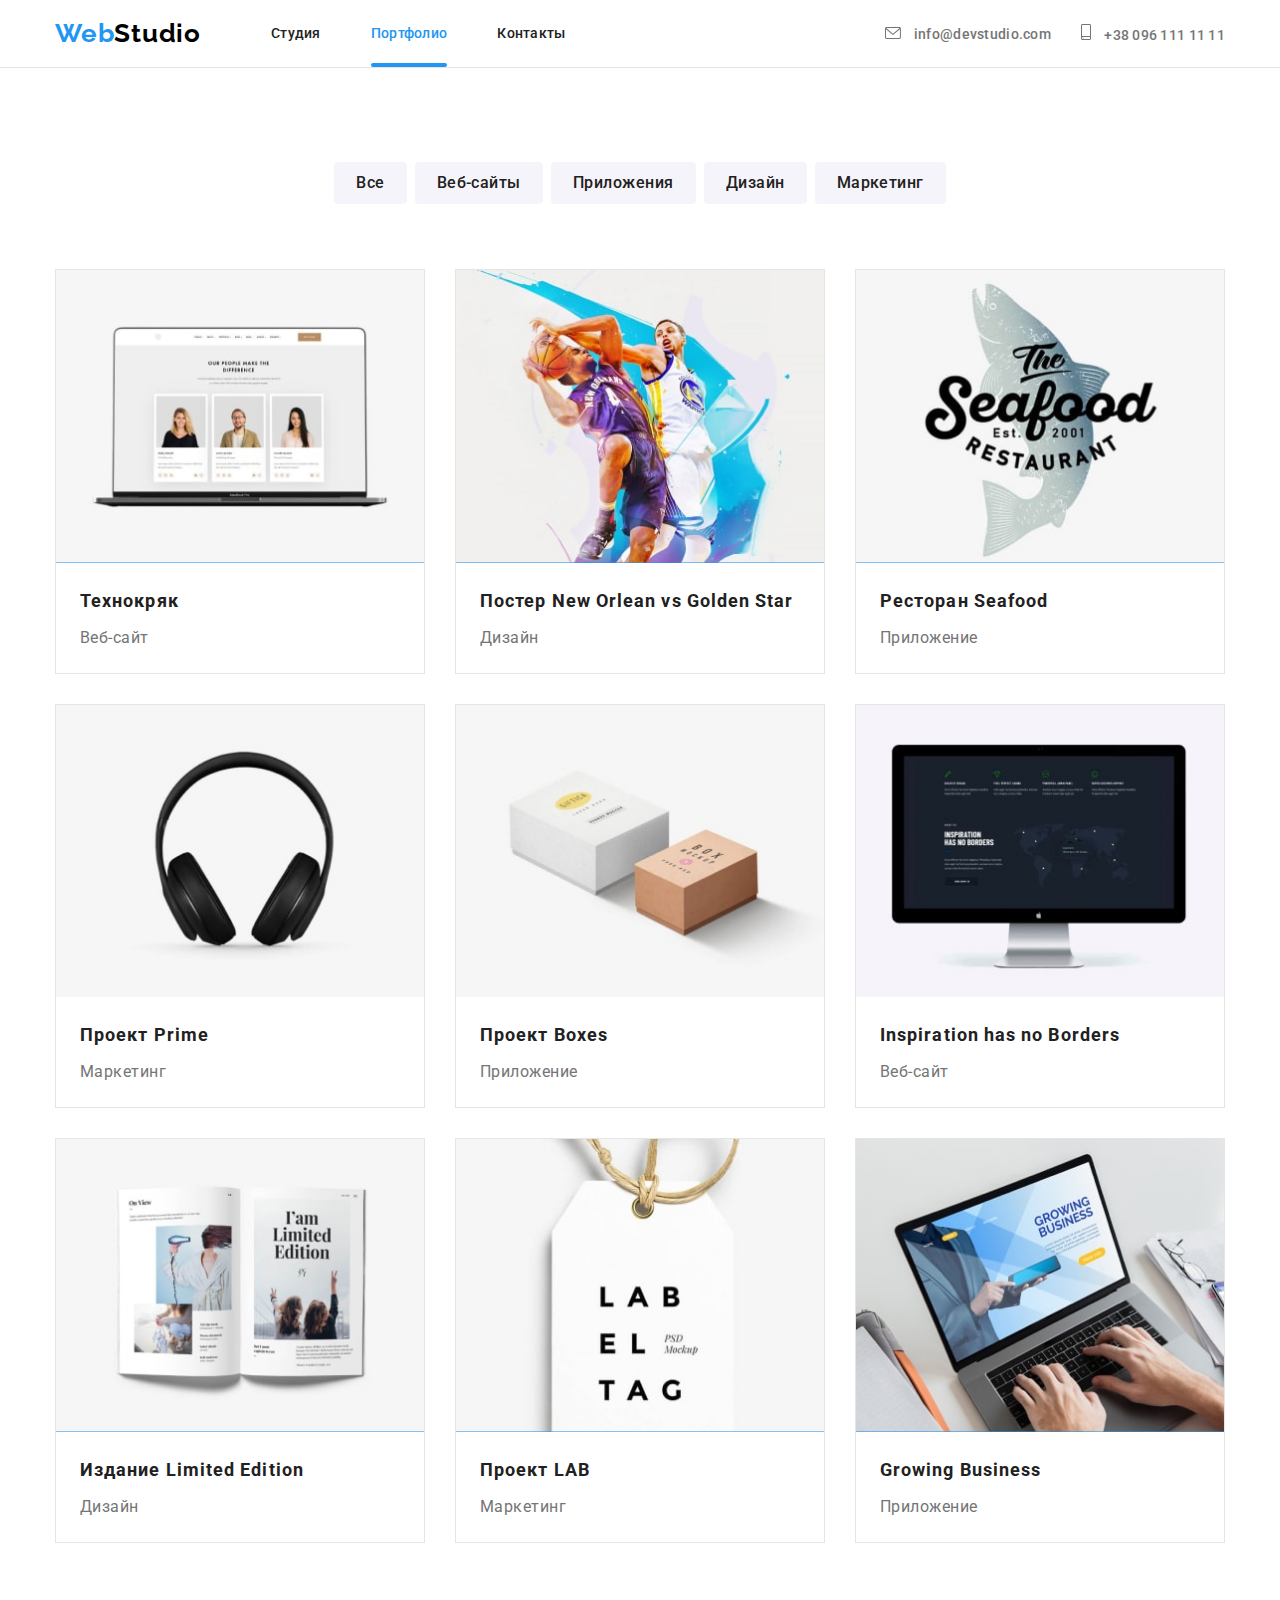
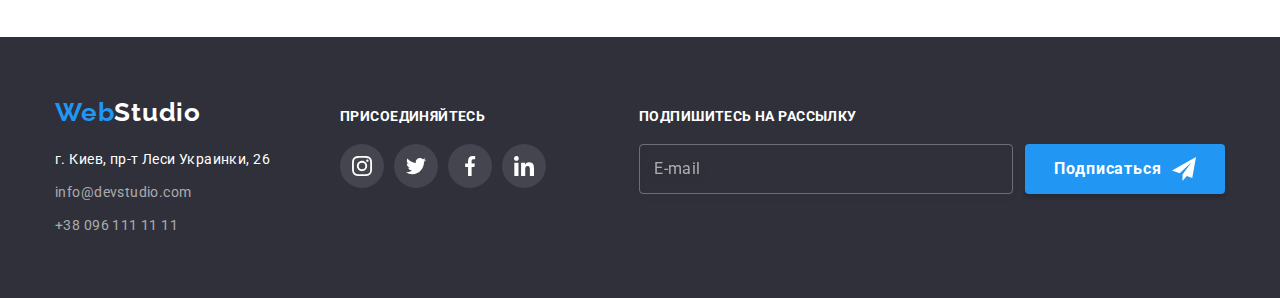
==== commit 354f5282: "Update portfolio.html" ====
--- a/portfolio.html
+++ b/portfolio.html
@@ -103,15 +103,15 @@
               <a class="portfolio-main-projects-link link" href="">
                 <div class="portfolio-wrapper">
                   <picture>
+                    <source srcset="./images/projects/project-1-desktop.jpg 1x, ./images/projects/project-1-desktop@2x.jpg 2x"
+                    media="(min-width: 1200px)">
+                    
+                    <source srcset="./images/projects/project-1-tablet.jpg 1x, ./images/projects/project-1-tablet@2x.jpg 2x"
+                    media="(min-width: 768px)">
+                    
                     <source srcset="./images/projects/project-1-mobile.jpg 1x, ./images/projects/project-1-mobile@2x.jpg 2x"
-                      media="(min-width: 320px)">
-                  
-                    <source srcset="./images/projects/project-1-tablet.jpg 1x, ./images/projects/project-1-tablet@2x.jpg 2x"
-                      media="(min-width: 768px)">
-                  
-                    <source srcset="./images/projects/project-1-desktop.jpg 1x, ./images/projects/project-1-desktop@2x.jpg 2x"
-                      media="(min-width: 1200px)">
-                  
+                    media="(min-width: 320px)">
+                    
                     <img class="portfolio-main-projects-img" src="./images/projects/project-1-mobile.jpg" alt="веб-страница технокряк" />
                    
                   </picture>
@@ -132,14 +132,14 @@
               <a class="portfolio-main-projects-link link" href="">
                 <div class="portfolio-wrapper">
                   <picture>
+                    <source srcset="./images/projects/project-2-desktop.jpg 1x, ./images/projects/project-2-desktop@2x.jpg 2x"
+                    media="(min-width: 1200px)">
+                    
+                    <source srcset="./images/projects/project-2-tablet.jpg 1x, ./images/projects/project-2-tablet@2x.jpg 2x"
+                    media="(min-width: 768px)">
+                    
                     <source srcset="./images/projects/project-2-mobile.jpg 1x, ./images/projects/project-2-mobile@2x.jpg 2x"
                       media="(min-width: 320px)">
-                  
-                    <source srcset="./images/projects/project-2-tablet.jpg 1x, ./images/projects/project-2-tablet@2x.jpg 2x"
-                      media="(min-width: 768px)">
-                  
-                    <source srcset="./images/projects/project-2-desktop.jpg 1x, ./images/projects/project-2-desktop@2x.jpg 2x"
-                      media="(min-width: 1200px)">
                   
                     <img class="portfolio-main-projects-img" src="./images/projects/project-2-mobile.jpg"
                       alt="рисунок противостояния Нового Орлеана и Голден Стар" />
@@ -162,14 +162,14 @@
               <a class="portfolio-main-projects-link link" href="">
                 <div class="portfolio-wrapper">
                   <picture>
+                    <source srcset="./images/projects/project-3-desktop.jpg 1x, ./images/projects/project-3-desktop@2x.jpg 2x"
+                    media="(min-width: 1200px)">
+                    
+                    <source srcset="./images/projects/project-3-tablet.jpg 1x, ./images/projects/project-3-tablet@2x.jpg 2x"
+                    media="(min-width: 768px)">
+                    
                     <source srcset="./images/projects/project-3-mobile.jpg 1x, ./images/projects/project-3-mobile@2x.jpg 2x"
                       media="(min-width: 320px)">
-                  
-                    <source srcset="./images/projects/project-3-tablet.jpg 1x, ./images/projects/project-3-tablet@2x.jpg 2x"
-                      media="(min-width: 768px)">
-                  
-                    <source srcset="./images/projects/project-3-desktop.jpg 1x, ./images/projects/project-3-desktop@2x.jpg 2x"
-                      media="(min-width: 1200px)">
                   
                     <img class="portfolio-main-projects-img" src="./images/projects/project-3-mobile.jpg" alt="логотип ресторана Seafood"
                       />
@@ -191,14 +191,14 @@
               <a class="portfolio-main-projects-link link" href="">
                 <div class="portfolio-wrapper">
                   <picture>
+                    <source srcset="./images/projects/project-4-desktop.jpg 1x, ./images/projects/project-4-desktop@2x.jpg 2x"
+                    media="(min-width: 1200px)">
+                    
+                    <source srcset="./images/projects/project-4-tablet.jpg 1x, ./images/projects/project-4-tablet@2x.jpg 2x"
+                    media="(min-width: 768px)">
+                    
                     <source srcset="./images/projects/project-4-mobile.jpg 1x, ./images/projects/project-4-mobile@2x.jpg 2x"
                       media="(min-width: 320px)">
-                  
-                    <source srcset="./images/projects/project-4-tablet.jpg 1x, ./images/projects/project-4-tablet@2x.jpg 2x"
-                      media="(min-width: 768px)">
-                  
-                    <source srcset="./images/projects/project-4-desktop.jpg 1x, ./images/projects/project-4-desktop@2x.jpg 2x"
-                      media="(min-width: 1200px)">
                   
                     <img class="portfolio-main-projects-img" src="./images/projects/project-4-mobile.jpg" alt="наушники"  />
                   </picture>
@@ -219,14 +219,14 @@
               <a class="portfolio-main-projects-link link" href="">
                 <div class="portfolio-wrapper">
                   <picture>
+                    <source srcset="./images/projects/project-5-desktop.jpg 1x, ./images/projects/project-5-desktop@2x.jpg 2x"
+                    media="(min-width: 1200px)">
+                    
+                    <source srcset="./images/projects/project-5-tablet.jpg 1x, ./images/projects/project-5-tablet@2x.jpg 2x"
+                    media="(min-width: 768px)">
+                    
                     <source srcset="./images/projects/project-5-mobile.jpg 1x, ./images/projects/project-5-mobile@2x.jpg 2x"
                       media="(min-width: 320px)">
-                  
-                    <source srcset="./images/projects/project-5-tablet.jpg 1x, ./images/projects/project-5-tablet@2x.jpg 2x"
-                      media="(min-width: 768px)">
-                  
-                    <source srcset="./images/projects/project-5-desktop.jpg 1x, ./images/projects/project-5-desktop@2x.jpg 2x"
-                      media="(min-width: 1200px)">
                   
                     <img class="portfolio-main-projects-img" src="./images/projects/project-5-mobile.jpg" alt="коробки"/>
                   </picture>
@@ -247,14 +247,14 @@
               <a class="portfolio-main-projects-link link" href="">
                 <div class="portfolio-wrapper">
                   <picture>
+                    <source srcset="./images/projects/project-6-desktop.jpg 1x, ./images/projects/project-6-desktop@2x.jpg 2x"
+                    media="(min-width: 1200px)">
+                    
+                    <source srcset="./images/projects/project-6-tablet.jpg 1x, ./images/projects/project-6-tablet@2x.jpg 2x"
+                    media="(min-width: 768px)">
+                    
                     <source srcset="./images/projects/project-6-mobile.jpg 1x, ./images/projects/project-6-mobile@2x.jpg 2x"
                       media="(min-width: 320px)">
-                  
-                    <source srcset="./images/projects/project-6-tablet.jpg 1x, ./images/projects/project-6-tablet@2x.jpg 2x"
-                      media="(min-width: 768px)">
-                  
-                    <source srcset="./images/projects/project-6-desktop.jpg 1x, ./images/projects/project-6-desktop@2x.jpg 2x"
-                      media="(min-width: 1200px)">
                   
                     <img class="portfolio-main-projects-img" src="./images/projects/project-6-mobile.jpg"
                       alt="веб-страница inspiration has no borders"/>
@@ -276,14 +276,14 @@
               <a class="portfolio-main-projects-link link" href="">
                 <div class="portfolio-wrapper">
                   <picture>
+                    <source srcset="./images/projects/project-7-desktop.jpg 1x, ./images/projects/project-7-desktop@2x.jpg 2x"
+                    media="(min-width: 1200px)">
+                    
+                    <source srcset="./images/projects/project-7-tablet.jpg 1x, ./images/projects/project-7-tablet@2x.jpg 2x"
+                    media="(min-width: 768px)">
+                    
                     <source srcset="./images/projects/project-7-mobile.jpg 1x, ./images/projects/project-7-mobile@2x.jpg 2x"
                       media="(min-width: 320px)">
-                  
-                    <source srcset="./images/projects/project-7-tablet.jpg 1x, ./images/projects/project-7-tablet@2x.jpg 2x"
-                      media="(min-width: 768px)">
-                  
-                    <source srcset="./images/projects/project-7-desktop.jpg 1x, ./images/projects/project-7-desktop@2x.jpg 2x"
-                      media="(min-width: 1200px)">
                   
                     <img class="portfolio-main-projects-img" src="./images/projects/project-7-mobile.jpg"
                       alt="розворот журнала от издания limited edition"/>
@@ -305,14 +305,14 @@
               <a class="portfolio-main-projects-link link" href="">
                 <div class="portfolio-wrapper">
                   <picture>
+                    <source srcset="./images/projects/project-8-desktop.jpg 1x, ./images/projects/project-8-desktop@2x.jpg 2x"
+                    media="(min-width: 1200px)">
+                    
+                    <source srcset="./images/projects/project-8-tablet.jpg 1x, ./images/projects/project-8-tablet@2x.jpg 2x"
+                    media="(min-width: 768px)">
+                    
                     <source srcset="./images/projects/project-8-mobile.jpg 1x, ./images/projects/project-8-mobile@2x.jpg 2x"
                       media="(min-width: 320px)">
-                  
-                    <source srcset="./images/projects/project-8-tablet.jpg 1x, ./images/projects/project-8-tablet@2x.jpg 2x"
-                      media="(min-width: 768px)">
-                  
-                    <source srcset="./images/projects/project-8-desktop.jpg 1x, ./images/projects/project-8-desktop@2x.jpg 2x"
-                      media="(min-width: 1200px)">
                   
                     <img class="portfolio-main-projects-img" src="./images/projects/project-8-mobile.jpg" alt="логотип lab"/>
                   </picture>
@@ -332,14 +332,14 @@
             <li class="portfolio-main-projects-list-item">
               <div class="portfolio-wrapper">
                 <picture>
+                  <source srcset="./images/projects/project-9-desktop.jpg 1x, ./images/projects/project-9-desktop@2x.jpg 2x"
+                  media="(min-width: 1200px)">
+                  
+                  <source srcset="./images/projects/project-9-tablet.jpg 1x, ./images/projects/project-9-tablet@2x.jpg 2x"
+                  media="(min-width: 768px)">
+                  
                   <source srcset="./images/projects/project-9-mobile.jpg 1x, ./images/projects/project-9-mobile@2x.jpg 2x"
                     media="(min-width: 320px)">
-                
-                  <source srcset="./images/projects/project-9-tablet.jpg 1x, ./images/projects/project-9-tablet@2x.jpg 2x"
-                    media="(min-width: 768px)">
-                
-                  <source srcset="./images/projects/project-9-desktop.jpg 1x, ./images/projects/project-9-desktop@2x.jpg 2x"
-                    media="(min-width: 1200px)">
                 
                   <img class="portfolio-main-projects-img" src="./images/projects/project-9-mobile.jpg" alt="веб-страница growing business"/>
                 </picture>
--- a/css/portfolio.min.css
+++ b/css/portfolio.min.css
@@ -1,2 +1,2 @@
-.visually-hidden{position:absolute !important;clip:rect(1px 1px 1px 1px);clip:rect(1px, 1px, 1px, 1px);padding:0 !important;border:0 !important;height:1px !important;width:1px !important;overflow:hidden}*,*::before,*::after{margin:0;padding:0}body{font-family:"Roboto", sans-serif;font-style:normal}.list{list-style:none}.link{text-decoration:none}.address{font-style:normal}img{display:block}.is-hidden{opacity:0;visibility:hidden;pointer-events:none}.container{padding:0 15px}@media screen and (min-width: 480px){.container{width:480px;margin:0 auto}}@media screen and (min-width: 768px){.container{width:768px}.header .container{display:flex;align-items:center}.footer .container{display:flex;flex-wrap:wrap;justify-content:center;align-items:baseline}}@media screen and (min-width: 1200px){.container{width:1200px}.header .container{display:flex;align-items:center}.footer .container{display:flex;align-items:baseline;justify-content:flex-start}}.logo{margin-right:70px;font-family:Raleway;font-style:normal;font-weight:700;font-size:26px;line-height:1.192;letter-spacing:0.03em;color:#000}.logo-web{color:#2196f3}.social-list{display:flex;justify-content:center}.social-list-link{display:flex;align-items:center;justify-content:center;width:44px;height:44px;background-color:#fff;border-radius:50%;transition:all 250ms cubic-bezier(0.4, 0, 0.2, 1)}.social-list-link:hover{background-color:#2196f3;transition:color 250ms cubic-bezier(0.4, 0, 0.2, 1)}.social-list-svg{width:20px;height:20px;fill:#afb1b8;transition:all 250ms cubic-bezier(0.4, 0, 0.2, 1)}.social-list-link:hover .social-list-svg{fill:#fff}.social-list-container{display:flex;flex-direction:column}.social-list-title{font-family:Roboto;font-style:normal;font-weight:bold;font-size:14px;line-height:16px;letter-spacing:0.03em;text-transform:uppercase;color:#fff;margin-bottom:20px}@media screen and (max-width: 1199px){.social-list-title{text-align:center}}@media screen and (min-width: 320px) and (max-width: 767px){.social-list{padding-bottom:24px}}@media screen and (min-width: 768px) and (max-width: 1199px){.social-list{padding-bottom:24px}}@media screen and (min-width: 1200px){.social-list{padding-bottom:30px}}.portfolio-main{padding-top:94px;padding-bottom:94px}.portfolio-main-button-list{display:flex;flex-wrap:wrap;margin-bottom:25px}@media screen and (min-width: 768px){.portfolio-main-button-list{justify-content:center}}.portfolio-main-button-list-item{margin-bottom:15px}.portfolio-main-button-list-item:not(:last-child){margin-right:8px}.portfolio-main-button{font-family:Roboto;font-style:normal;font-weight:500;font-size:16px;line-height:1.625;text-align:center;letter-spacing:0.03em;color:#212121;background-color:#f5f4fa;border-radius:4px;border-color:transparent;padding:6px 20px;transition:all 250ms cubic-bezier(0.4, 0, 0.2, 1)}.portfolio-main-button:hover,.portfolio-main-button:focus{color:#f5f4fa;background-color:#2196f3;box-shadow:0px 3px 1px rgba(0,0,0,0.1),0px 1px 2px rgba(0,0,0,0.08),0px 2px 2px rgba(0,0,0,0.12);border-color:transparent}.portfolio-main-projects{padding-bottom:94px}.portfolio-main-projects-img{width:100%}.portfolio-main-projects-title{font-weight:700;font-size:18px;line-height:2;letter-spacing:0.06em;color:#212121;padding-left:24px;padding-top:20px;margin-bottom:4px}.portfolio-main-projects-description{font-weight:400;font-size:16px;line-height:1.875;letter-spacing:0.03em;color:#757575;padding-left:24px;padding-bottom:20px}.portfolio-main-projects-list{display:flex;flex-wrap:wrap;margin:-15px}.portfolio-main-projects-list-item{margin:15px;border:1px solid #e5e5e5;transition:all 250ms cubic-bezier(0.4, 0, 0.2, 1)}@media screen and (max-width: 767px){.portfolio-main-projects-list-item{width:100%}}@media screen and (min-width: 768px) and (max-width: 1199px){.portfolio-main-projects-list-item{width:calc((100% - 60px) / 2)}}@media screen and (min-width: 1200px){.portfolio-main-projects-list-item{width:calc((100% - 90px) / 3)}}.portfolio-main-projects-list-item:hover,.portfolio-main-projects-list-item:focus{background:#fff;box-shadow:0px 1px 3px rgba(0,0,0,0.12),0px 1px 1px rgba(0,0,0,0.14),0px 2px 1px rgba(0,0,0,0.2);border-radius:0px 0px 4px 4px}.portfolio-wrapper{position:relative;overflow:hidden}.overlay{position:absolute;top:0;left:0;width:100%;height:100%;background:rgba(33,150,243,0.9);transform:translateY(100%);transition:all 500ms linear}.portfolio-main-projects-list-item:hover .overlay{transform:translateX(0%)}.overlay-text{padding-top:63px;padding-left:24px;padding-bottom:63px;padding-right:24px;font-family:Roboto;font-style:400;font-weight:400;font-size:18px;line-height:28px;letter-spacing:0.03em;color:#fff}.header{position:relative;border-bottom:1px solid #e5e5e5}.header-tel-link,.header-mail-link{font-weight:500;font-size:14px;line-height:1.142;letter-spacing:0.02em;color:#757575;transition:color 250ms cubic-bezier(0.4, 0, 0.2, 1)}.header-mail-link-svg{width:16px;height:12px;margin-right:10px;fill:#757575;transition:color 250ms cubic-bezier(0.4, 0, 0.2, 1)}.header-mail-link:hover .header-mail-link-svg{fill:#2196f3}.header-mail-link:hover,.header-mail-link:focus{color:#2196f3}.header-tel-link-svg{width:10px;height:16px;margin-right:10px;fill:#757575;transition:color 250ms cubic-bezier(0.4, 0, 0.2, 1)}.header-tel-link:hover .header-tel-link-svg{fill:#2196f3}.header-tel-link:hover,.header-tel-link:focus{color:#2196f3}.navigation{display:flex;align-items:center;width:100%}.navigation-list-link{position:relative;font-weight:500;font-size:14px;line-height:1.142;letter-spacing:0.02em;color:#212121;transition:color 250ms cubic-bezier(0.4, 0, 0.2, 1)}.navigation-list-link:hover,.navigation-list-link:focus{color:#2196f3}.navigation-menu-button{width:40px;height:40px;background-color:transparent;outline:none;border:none}.navigation-menu.is-open{display:block}.navigation-icon-cross{display:none}.navigation-menu-button.is-open .navigation-icon-cross{display:block}.navigation-menu-button.is-open .navigation-icon-menu{display:none}.streampage{color:#2196f3}.streampage::after{content:"";display:inline-block;position:absolute;left:0;width:100%;height:4px;border-radius:2px;background-color:#2196f3}@media screen and (min-width: 768px) and (max-width: 1199px){.streampage::after{bottom:-22px}}@media screen and (min-width: 768px){.navigation-menu{display:flex;align-items:center;justify-content:space-between;flex-grow:1}.navigation-menu{display:flex;align-items:center}.navigation-menu-button{display:none}.navigation-list{display:flex}.navigation-list-item:not(:last-child){margin-right:50px}.navigation-list-item{padding-top:21px;padding-bottom:21px}}@media screen and (min-width: 1200px){.navigation-menu{display:flex;align-items:center;justify-content:space-between;flex-grow:1}.streampage::after{bottom:-26px}.adress-list{display:flex;align-items:center}.adress-list-item:not(:last-child){margin-right:30px}.navigation-menu-button{display:none}.navigation-list-item{padding-top:24px;padding-bottom:25px}}@media screen and (max-width: 767px){.header{padding-top:16px;padding-bottom:16px}.adress-list-item:not(:last-child){margin-bottom:16px}.navigation{display:flex;justify-content:space-between}.navigation-menu{position:absolute;left:0;top:calc(100% + 1px);width:100%;display:none;align-items:center;flex-direction:column;padding:60px 0;background:#ffffff;text-align:center;box-shadow:0px 4px 8px rgba(0,0,0,0.04),0px 2px 4px rgba(0,0,0,0.08),0px 1px 3px rgba(0,0,0,0.16);z-index:999}.navigation-list{margin-bottom:60px}.navigation-list-item:not(:last-child){margin-bottom:40px}.streampage{color:#2196f3}.streampage::after{bottom:-8px}}.footer{padding-top:60px;padding-bottom:60px;background-color:#2f303a}@media screen and (max-width: 1199px){.footer{text-align:center}}.footer .social-list-svg{fill:#fff}.footer .social-list-link:hover{background-color:#2196f3}.footer .social-list-link{background-color:rgba(255,255,255,0.1)}.footer .social-list-item:not(:last-child){margin-right:10px}.footer .logo{color:#fff;margin-right:0}@media screen and (max-width: 1199px){.footer .social-list-container{margin-bottom:60px}}@media screen and (min-width: 1200px){.footer .social-list-container{margin-right:93px}}.contacts{background-color:#2f303a}@media screen and (max-width: 1199px){.contacts{margin-bottom:60px}}@media screen and (min-width: 768px) and (max-width: 1199px){.contacts{margin-right:165px}}@media screen and (min-width: 1200px){.contacts{margin-right:70px}}.contacts-list{margin-top:20px}.contacts-list-map{font-weight:400;font-size:14px;line-height:1.714;letter-spacing:0.03em;color:#fff}.contacts-list-mail,.contacts-list-tel{font-weight:400;font-size:14px;line-height:1.714;letter-spacing:0.03em;color:rgba(255,255,255,0.6)}.contacts-list-item:not(:last-child){margin-bottom:9px}@media screen and (max-width: 1199px){.subscription-box{text-align:center}}@media screen and (min-width: 1200px){.subscription-box{flex-grow:1}}.subscription-wrapper{position:relative}@media screen and (max-width: 1199px){.subscription-wrapper{display:flex;flex-direction:column;align-items:center}}@media screen and (min-width: 1200px){.subscription-wrapper{display:flex;width:100%}}.subscription-input{height:50px;padding-left:14px;color:#fff;background-color:transparent;border:1px solid rgba(255,255,255,0.3);box-sizing:border-box;filter:drop-shadow(0px 4px 4px rgba(0,0,0,0.15));border-radius:4px;outline:none}@media screen and (max-width: 767px){.subscription-input{width:100%}}@media screen and (min-width: 768px) and (max-width: 1199px){.subscription-input{width:450px}}@media screen and (min-width: 1200px){.subscription-input{width:100%;flex-grow:1}}@media screen and (max-width: 1199px){.subscription-input{margin-bottom:20px}}.subscription-input::placeholder{color:rgba(255,255,255,0.6);font-family:Roboto;font-weight:400;font-size:16px;line-height:1.25;letter-spacing:0.03em}.subscription-btn{display:flex;justify-content:center;align-items:center;min-width:200px;height:50px;background-color:#2196f3;box-shadow:0px 4px 4px rgba(0,0,0,0.15);border:none;border-radius:4px;cursor:pointer}@media screen and (min-width: 1200px){.subscription-btn{margin-left:12px}}.subscription-btn-text{margin-right:10px;color:#fff;font-family:Roboto;font-weight:700;font-size:16px;line-height:1.875;letter-spacing:0.06em}.subscription-btn:hover,.subscription-btn:focus{background-color:#2196f3;outline:none}.subscription-icon{fill:#fff}.box-title{height:16px;font-family:Roboto;font-style:400;font-weight:700;font-size:14px;line-height:16px;letter-spacing:0.03em;color:#fff;text-transform:uppercase;margin-bottom:20px}
+.visually-hidden{position:absolute !important;clip:rect(1px 1px 1px 1px);clip:rect(1px, 1px, 1px, 1px);padding:0 !important;border:0 !important;height:1px !important;width:1px !important;overflow:hidden}*,*::before,*::after{margin:0;padding:0}body{font-family:"Roboto", sans-serif;font-style:normal}.list{list-style:none}.link{text-decoration:none}.address{font-style:normal}img{display:block}.is-hidden{opacity:0;visibility:hidden;pointer-events:none}.container{padding:0 15px}@media screen and (min-width: 480px){.container{width:480px;margin:0 auto}}@media screen and (min-width: 768px){.container{width:768px}.header .container{display:flex;align-items:center}.footer .container{display:flex;flex-wrap:wrap;justify-content:center;align-items:baseline}}@media screen and (min-width: 1200px){.container{width:1200px}.header .container{display:flex;align-items:center}.footer .container{display:flex;align-items:baseline;justify-content:flex-start}}.logo{margin-right:70px;font-family:Raleway;font-style:normal;font-weight:700;font-size:26px;line-height:1.192;letter-spacing:0.03em;color:#000}.logo-web{color:#2196f3}.social-list{display:flex;justify-content:center}.social-list-link{display:flex;align-items:center;justify-content:center;width:44px;height:44px;background-color:#fff;border-radius:50%;transition:all 250ms cubic-bezier(0.4, 0, 0.2, 1)}.social-list-link:hover{background-color:#2196f3;transition:color 250ms cubic-bezier(0.4, 0, 0.2, 1)}.social-list-svg{width:20px;height:20px;fill:#afb1b8;transition:all 250ms cubic-bezier(0.4, 0, 0.2, 1)}.social-list-link:hover .social-list-svg{fill:#fff}.social-list-container{display:flex;flex-direction:column}.social-list-title{font-family:Roboto;font-style:normal;font-weight:bold;font-size:14px;line-height:16px;letter-spacing:0.03em;text-transform:uppercase;color:#fff;margin-bottom:20px}@media screen and (max-width: 1199px){.social-list-title{text-align:center}}@media screen and (min-width: 320px) and (max-width: 767px){.social-list{padding-bottom:24px}}@media screen and (min-width: 768px) and (max-width: 1199px){.social-list{padding-bottom:24px}}@media screen and (min-width: 1200px){.social-list{padding-bottom:30px}}.portfolio-main{padding-top:94px}.portfolio-main-button-list{display:flex;flex-wrap:wrap;margin-bottom:50px}@media screen and (min-width: 768px){.portfolio-main-button-list{justify-content:center}}.portfolio-main-button-list-item{margin-bottom:15px}.portfolio-main-button-list-item:not(:last-child){margin-right:8px}.portfolio-main-button{font-family:Roboto;font-style:normal;font-weight:500;font-size:16px;line-height:1.625;text-align:center;letter-spacing:0.03em;color:#212121;background-color:#f5f4fa;border-radius:4px;border-color:transparent;padding:6px 20px;transition:all 250ms cubic-bezier(0.4, 0, 0.2, 1)}.portfolio-main-button:hover,.portfolio-main-button:focus{color:#f5f4fa;background-color:#2196f3;box-shadow:0px 3px 1px rgba(0,0,0,0.1),0px 1px 2px rgba(0,0,0,0.08),0px 2px 2px rgba(0,0,0,0.12);border-color:transparent}.portfolio-main-projects{padding-bottom:94px}.portfolio-main-projects-img{width:100%}.portfolio-main-projects-title{font-weight:700;font-size:18px;line-height:2;letter-spacing:0.06em;color:#212121;padding-left:24px;padding-top:20px;margin-bottom:4px}.portfolio-main-projects-description{font-weight:400;font-size:16px;line-height:1.875;letter-spacing:0.03em;color:#757575;padding-left:24px;padding-bottom:20px}.portfolio-main-projects-list{display:flex;flex-wrap:wrap;margin:-15px}.portfolio-main-projects-list-item{margin:15px;border:1px solid #e5e5e5;transition:all 250ms cubic-bezier(0.4, 0, 0.2, 1)}@media screen and (max-width: 767px){.portfolio-main-projects-list-item{width:100%}}@media screen and (min-width: 768px) and (max-width: 1199px){.portfolio-main-projects-list-item{width:calc((100% - 60px) / 2)}}@media screen and (min-width: 1200px){.portfolio-main-projects-list-item{width:calc((100% - 90px) / 3)}}.portfolio-main-projects-list-item:hover,.portfolio-main-projects-list-item:focus{background:#fff;box-shadow:0px 1px 3px rgba(0,0,0,0.12),0px 1px 1px rgba(0,0,0,0.14),0px 2px 1px rgba(0,0,0,0.2);border-radius:0px 0px 4px 4px}.portfolio-wrapper{position:relative;overflow:hidden}.overlay{position:absolute;top:0;left:0;width:100%;height:100%;background:rgba(33,150,243,0.9);transform:translateY(100%);transition:all 500ms linear}.portfolio-main-projects-list-item:hover .overlay{transform:translateX(0%)}.overlay-text{padding-top:63px;padding-left:24px;padding-bottom:63px;padding-right:24px;font-family:Roboto;font-style:400;font-weight:400;font-size:18px;line-height:28px;letter-spacing:0.03em;color:#fff}.header{position:relative;border-bottom:1px solid #e5e5e5}.header-tel-link,.header-mail-link{font-weight:500;font-size:14px;line-height:1.142;letter-spacing:0.02em;color:#757575;transition:color 250ms cubic-bezier(0.4, 0, 0.2, 1)}.header-mail-link-svg{width:16px;height:12px;margin-right:10px;fill:#757575;transition:color 250ms cubic-bezier(0.4, 0, 0.2, 1)}.header-mail-link:hover .header-mail-link-svg{fill:#2196f3}.header-mail-link:hover,.header-mail-link:focus{color:#2196f3}.header-tel-link-svg{width:10px;height:16px;margin-right:10px;fill:#757575;transition:color 250ms cubic-bezier(0.4, 0, 0.2, 1)}.header-tel-link:hover .header-tel-link-svg{fill:#2196f3}.header-tel-link:hover,.header-tel-link:focus{color:#2196f3}.navigation{display:flex;align-items:center;width:100%}.navigation-list-link{position:relative;font-weight:500;font-size:14px;line-height:1.142;letter-spacing:0.02em;color:#212121;transition:color 250ms cubic-bezier(0.4, 0, 0.2, 1)}.navigation-list-link:hover,.navigation-list-link:focus{color:#2196f3}.navigation-menu-button{width:40px;height:40px;background-color:transparent;outline:none;border:none}.navigation-menu.is-open{display:block}.navigation-icon-cross{display:none}.navigation-menu-button.is-open .navigation-icon-cross{display:block}.navigation-menu-button.is-open .navigation-icon-menu{display:none}.streampage{color:#2196f3}.streampage::after{content:"";display:inline-block;position:absolute;left:0;width:100%;height:4px;border-radius:2px;background-color:#2196f3}@media screen and (min-width: 768px) and (max-width: 1199px){.header-tel-link,.header-mail-link{font-size:12px;line-height:1.166}.header-tel-link-svg{width:10px;height:14px}.header-mail-link-svg{width:14px;height:10px}.streampage::after{bottom:-22px}}@media screen and (min-width: 768px){.navigation-menu{display:flex;align-items:center;justify-content:space-between;flex-grow:1}.navigation-menu{display:flex;align-items:center}.navigation-menu-button{display:none}.navigation-list{display:flex}.navigation-list-item:not(:last-child){margin-right:50px}.navigation-list-item{padding-top:21px;padding-bottom:21px}}@media screen and (min-width: 1200px){.navigation-menu{display:flex;align-items:center;justify-content:space-between;flex-grow:1}.streampage::after{bottom:-26px}.adress-list{display:flex;align-items:center}.adress-list-item:not(:last-child){margin-right:30px}.navigation-menu-button{display:none}.navigation-list-item{padding-top:24px;padding-bottom:25px}}@media screen and (max-width: 767px){.header{padding-top:16px;padding-bottom:16px}.adress-list-item:not(:last-child){margin-bottom:16px}.navigation{display:flex;justify-content:space-between}.navigation-menu{position:absolute;left:0;top:calc(100% + 1px);width:100%;display:none;align-items:center;flex-direction:column;padding:60px 0;background:#ffffff;text-align:center;box-shadow:0px 4px 8px rgba(0,0,0,0.04),0px 2px 4px rgba(0,0,0,0.08),0px 1px 3px rgba(0,0,0,0.16);z-index:999}.navigation-list{margin-bottom:60px}.navigation-list-item:not(:last-child){margin-bottom:40px}.streampage{color:#2196f3}.streampage::after{bottom:-8px}}.footer{padding-top:60px;padding-bottom:60px;background-color:#2f303a}@media screen and (max-width: 1199px){.footer{text-align:center}}.footer .social-list-svg{fill:#fff}.footer .social-list-link:hover{background-color:#2196f3}.footer .social-list-link{background-color:rgba(255,255,255,0.1)}.footer .social-list-item:not(:last-child){margin-right:10px}.footer .logo{color:#fff;margin-right:0}@media screen and (max-width: 1199px){.footer .social-list-container{margin-bottom:60px}}@media screen and (min-width: 1200px){.footer .social-list-container{margin-right:93px}}.contacts{background-color:#2f303a}@media screen and (max-width: 1199px){.contacts{margin-bottom:60px}}@media screen and (min-width: 768px) and (max-width: 1199px){.contacts{margin-right:165px}}@media screen and (min-width: 1200px){.contacts{margin-right:70px}}.contacts-list{margin-top:20px}.contacts-list-map{font-weight:400;font-size:14px;line-height:1.714;letter-spacing:0.03em;color:#fff}.contacts-list-mail,.contacts-list-tel{font-weight:400;font-size:14px;line-height:1.714;letter-spacing:0.03em;color:rgba(255,255,255,0.6)}.contacts-list-item:not(:last-child){margin-bottom:9px}@media screen and (max-width: 1199px){.subscription-box{text-align:center}}@media screen and (min-width: 1200px){.subscription-box{flex-grow:1}}.subscription-wrapper{position:relative}@media screen and (max-width: 1199px){.subscription-wrapper{display:flex;flex-direction:column;align-items:center}}@media screen and (min-width: 1200px){.subscription-wrapper{display:flex;width:100%}}.subscription-input{height:50px;padding-left:14px;color:#fff;background-color:transparent;border:1px solid rgba(255,255,255,0.3);box-sizing:border-box;filter:drop-shadow(0px 4px 4px rgba(0,0,0,0.15));border-radius:4px;outline:none}@media screen and (max-width: 767px){.subscription-input{width:100%}}@media screen and (min-width: 768px) and (max-width: 1199px){.subscription-input{width:450px}}@media screen and (min-width: 1200px){.subscription-input{width:100%;flex-grow:1}}@media screen and (max-width: 1199px){.subscription-input{margin-bottom:20px}}.subscription-input::placeholder{color:rgba(255,255,255,0.6);font-family:Roboto;font-weight:400;font-size:16px;line-height:1.25;letter-spacing:0.03em}.subscription-btn{display:flex;justify-content:center;align-items:center;min-width:200px;height:50px;background-color:#2196f3;box-shadow:0px 4px 4px rgba(0,0,0,0.15);border:none;border-radius:4px;cursor:pointer}@media screen and (min-width: 1200px){.subscription-btn{margin-left:12px}}.subscription-btn-text{margin-right:10px;color:#fff;font-family:Roboto;font-weight:700;font-size:16px;line-height:1.875;letter-spacing:0.06em}.subscription-btn:hover,.subscription-btn:focus{background-color:#2196f3;outline:none}.subscription-icon{fill:#fff}.box-title{height:16px;font-family:Roboto;font-style:400;font-weight:700;font-size:14px;line-height:16px;letter-spacing:0.03em;color:#fff;text-transform:uppercase;margin-bottom:20px}
 /*# sourceMappingURL=portfolio.min.css.map */